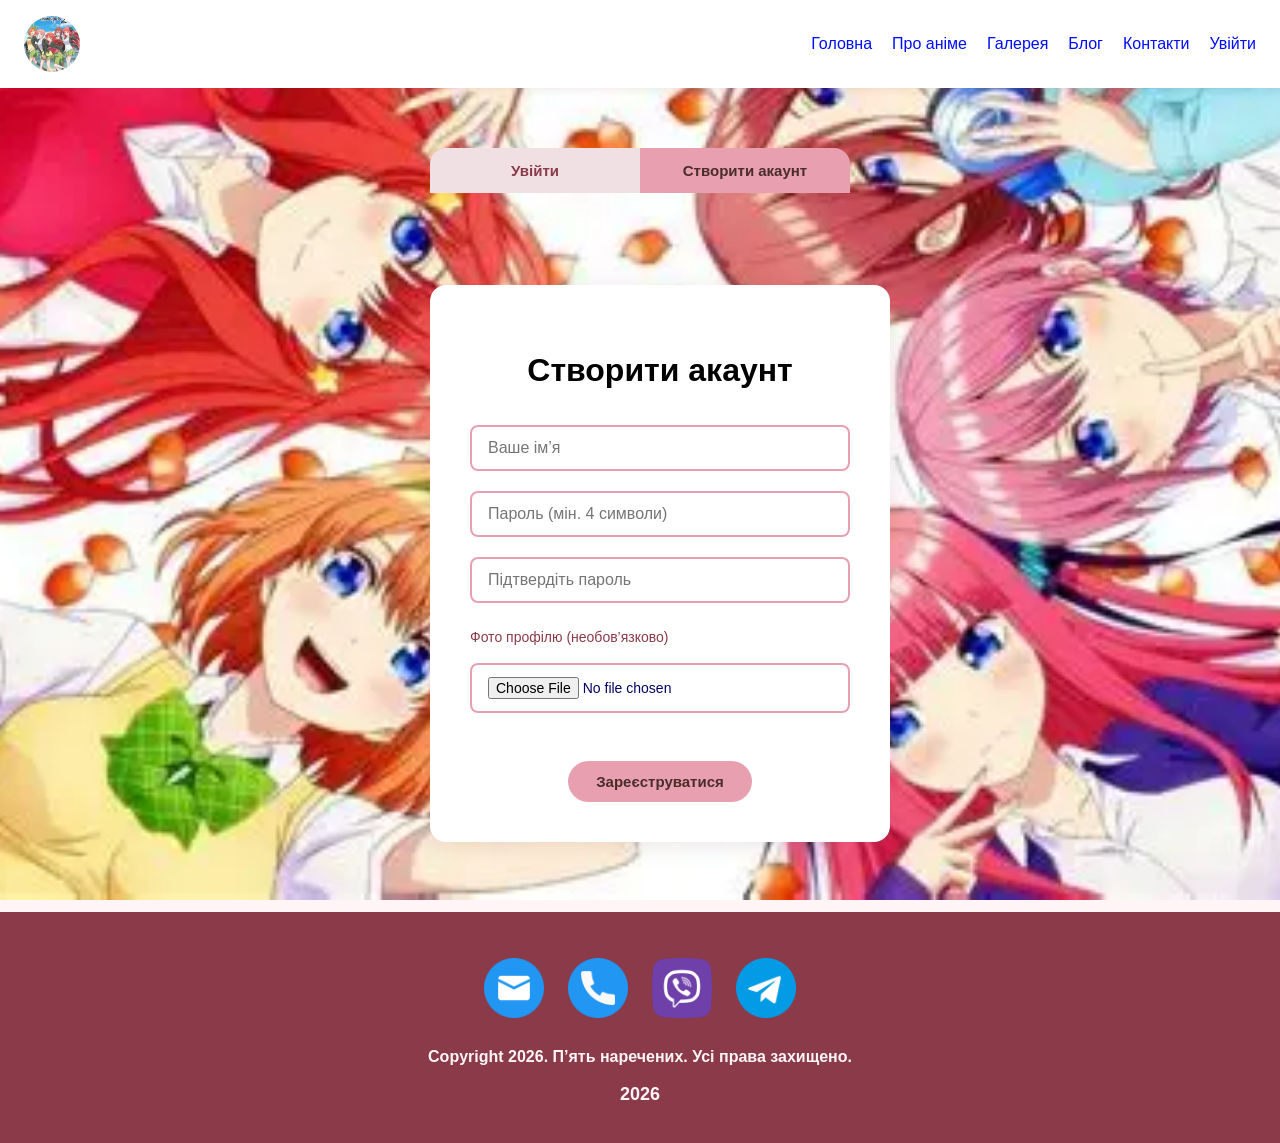
==== index.html @ 694bc056 "feat: Implement user authentication system with login and registration functionality - Added profile" ====
<!DOCTYPE html>
<html lang="uk">

<head>
    <meta charset="UTF-8">
    <meta name="viewport" content="width=device-width, initial-scale=1.0">
    <title>П’ять наречених</title>
    <link rel="stylesheet" href="style.css">
</head>

<body id="top">
    <nav>
        <a href="./index.html">
            <img src="./images/logotyp.webp" alt="Логотип" class="logo">
        </a>
        <ul>
            <li><a href="./index.html">Головна</a></li>
            <li><a href="./about.html">Про аніме</a></li>
            <li><a href="./gallery.html">Галерея</a></li>
            <li><a href="./blog.html">Блог</a></li>
            <li><a href="./contacts.html">Контакти</a></li>
            <li><a href="login.html">Увійти</a></li>
        </ul>
    </nav>

    <header>
        <h1>П’ять наречених</h1>
        <p class="description">П’ять сестер. Один репетитор. Історія, яка підкорює серця.</p>
        <a href="./about.html" class="button">Дізнатися більше</a>
    </header>

    <main>
        <ul style="display: flex; justify-content: center; flex-wrap: wrap; gap: 15px; margin-bottom: 40px;">
            <li><a href="#ichika">Ічіка</a></li>
            <li><a href="#nino">Ніно</a></li>
            <li><a href="#miku">Міку</a></li>
            <li><a href="#yotsuba">Йоцуба</a></li>
            <li><a href="#itsuki">Іцукі</a></li>
        </ul>

        <section>
            <h2>Знайомство з аніме-романтикою</h2>
            <img src="./images/final.webp" alt="Nakano_Sister" class="homepage-center">
            <div class="sister-text">
                <p><strong>«П’ять наречених»</strong> - романтична комедія, манга якої написана та проілюстрована Негі
                    Харубою. Аніме-романтика виходила у 2019 та 2024 роках.</p>
                <p>Нещодавно режисери розказали, що скоро вийде 3 сезон чи Спец-Випуск, який чекають мільйони людей.</p>
                <p>Далі я вас ознайомлю з сестрами Накано.</p>
            </div>
        </section>

        <!-- Ічіка -->
        <section id="ichika">
            <h2>Ічіка Накано</h2>
            <img src="./images/ichika_nakano2.jpg" alt="Ічіка" class="img_right">
            <div class="sister-text">
                <p><strong>Найстарша сестра.</strong> Ічіка — спокійна, витончена і трохи загадкова дівчина, яка майже
                    завжди тримає себе в руках. Вона вміє бути турботливою, але в тихих моментах видно, що за її
                    холодним зовнішнім виглядом ховається дуже чутлива натура.</p>
                <p>Її характер поєднує в собі розсудливість, елегантність і здатність приховувати власні почуття. Ічіка
                    дуже добре розуміє, що відбувається навколо, але не любить втрачати контроль над ситуацією. Саме
                    тому її романтичні переживання здаються ще більш переконливими й глибокими.</p>
                <p>Працює актрисою, має природну чарівність і добре вміє вражати оточуючих не лише зовнішністю, а й
                    своєю внутрішньою силою. Вона не завжди відкривається відразу, але коли це станеться, стає
                    зрозуміло, що її любов і прихильність є по-справжньому сильними.</p>
            </div>
        </section>

        <!-- Ніно -->
        <section id="nino">
            <h2>Ніно Накано</h2>
            <img src="./images/nino_nakano2.jpg" alt="Ніно" class="img_left">
            <div class="sister-text">
                <p><strong>Найяскрава і найвпертіша.</strong> Ніно відразу виділяється серед сестер своєю впевненістю,
                    стилем і сильним характером. Вона холодно ставиться до Футаро на початку, але за цією дистанцією
                    ховається не байдужість, а дуже глибокі почуття, які вона не хоче відразу визнавати.</p>
                <p>Дівчина любить порядок, красу і власну самостійність, тому охоче контролює все навколо. Її зухвалість
                    і цілеспрямованість часто створюють враження неприступності, але насправді Ніно дуже чутлива і вміє
                    любити надзвичайно сильно, коли довіряє людині.</p>
                <p>Вона має смак до моди, макіяжу і гарного життя, але її справжня сила полягає в здатності не
                    здаватися, навіть коли вона ранить себе або боїться втратити контроль над власними почуттями. Саме
                    через цю внутрішню боротьбу вона стає однією з найзворушливіших сестер.</p>
            </div>
        </section>

        <!-- Міку -->
        <section id="miku">
            <h2>Міку Накано</h2>
            <img src="./images/miku_nakano2.jpg" alt="Міку" class="img_right">
            <div class="sister-text">
                <p><strong>Тиха і закохана в історію.</strong> Міку — найзамкнутіша з сестер, але саме в її спокійному
                    характері прихована особлива глибина. Вона поводиться стримано, майже сором’язливо, проте її серце
                    дуже сильне й віддане, коли вона вже відчуває, що любить.</p>
                <p>Улюблені речі Міку — це читання, історія й атмосфера спокійної, замисленої реальності. Вона часто
                    здається більш серйозною, ніж інші, але в її характері є ніжність і здатність цінувати відносини,
                    які не вимагають зайвих слів. Її почуття завжди глибокі й щирі.</p>
                <p>Зовнішньо вона схожа на спокійну дівчину з двома косичками, але в душі — на людину, яка дуже вміє
                    любити і переживати. Саме її скромність робить її ще більш привабливою і неповторною.</p>
            </div>
        </section>

        <!-- Йоцуба -->
        <section id="yotsuba">
            <h2>Йоцуба Накано</h2>
            <img src="./images/yotsuba_nakano2.jpg" alt="Йоцуба" class="img_left">
            <div class="sister-text">
                <p><strong>Найенергійніша і найвеселіша.</strong> Йоцуба буквально наповнює простір своєю життєвою
                    силою. Вона завжди в русі, завжди з посмішкою й не любить дозволяти іншим зациклюватися на важких
                    думках. Її вміння підбадьорювати інших робить її душою компанії.</p>
                <p>Попри активність і безтурботний настрій, вона не завжди показує, що в душі відчуває справжню тривогу.
                    Під веселою зовнішністю часто ховається чутливість і бажання, щоб її теж підтримували. Вона дуже
                    добра, але іноді вміє приховувати рани за яскравою поведінкою.</p>
                <p>Її характер — це енергія, сміх і безмежна відкритість. Завдяки цій здатності знаходити позитив навіть
                    у складних ситуаціях, вона стає для інших не лише веселою сестрою, а й справжнім джерелом надії.</p>
            </div>
        </section>

        <!-- Іцукі -->
        <section id="itsuki">
            <h2>Іцукі Накано</h2>
            <img src="./images/itsuki_nakano2.jpg" alt="Іцукі" class="img_right">
            <div class="sister-text">
                <p><strong>Найсерйозніша і найвідповідальніша.</strong> Іцукі — дівчина з сильним почуттям обов’язку,
                    яка хоче бути корисною і достойною довіри. Вона багато вчиться, прагне стати хорошою людиною і
                    покладається на принципи, а не на емоційні пориви.</p>
                <p>Вона стримана і серйозна, але в неї є глибока внутрішня нежність, яку вона не завжди вміє показати.
                    Іцукі дуже сором’язлива, тому її почуття часто залишаються прихованими, але саме це надає їй
                    особливої уразливості й симпатії.</p>
                <p>Її руде волосся й принциповість відразу впадають в очі, але справжня сила Іцукі — в її чесності,
                    терпінні й вмінні любити тихо, але дуже глибоко. Вона не прагне до уваги, а прагне до справжньої
                    душевної близькості.</p>
            </div>
        </section>
    </main>

    <footer>
        <div id="uarr"><a href="#top">↑</a></div>
        <ul class="social">
            <li>
                <a href="mailto:kitit@gmail.com" target="_blank"><img src="images/mail.png" alt="" width="60" /></a>
            </li>
            <li>
                <a href="tel:+380937012345" target="_blank"><img src="images/telephone.png" alt="" width="60" /></a>
            </li>
            <li>
                <a href="viber://chat?number=%2B79001234567" target="_blank"><img src="images/viber.png" alt=""
                        width="60" /></a>
            </li>
            <li>
                <a href="https://t.me/IT_SCHOOL_KH" target="_blank"><img src="images/telegram.png" alt=""
                        width="60" /></a>
            </li>
        </ul>
        <h3>Copyright 2026. П’ять наречених. Усі права захищено.</h3>
        <p>2026</p>
    </footer>
    <script src="script.js"></script>
</body>

</html>
---- style.css ----
html,
body {
  height: 100%;
  padding: 0;
  margin: 0;
}

body {
  background-image: url(./images/whoisthebestsister.webp);
  background-size: cover;
  background-position: center;
  background-repeat: no-repeat;
  background-attachment: fixed;
}

body {
  background-color: #fff5f7;
  font-family: "Segoe UI", Arial, Helvetica, sans-serif;
  color: #050361;
}

/* Заголовки */
h1 {
  color: #8b3a4a;
  font-size: 60px;
}

h2 {
  color: #000000;
  font-size: 32px;
}

h3 {
  color: #8b3a4a;
  font-size: 22px;
  margin-top: 30px;
}

h1,
h2,
h3,
h4 {
  font-family: "Segoe UI", Verdana, Geneva, Tahoma, sans-serif;
  text-align: center;
}

/* Посилання */
a {
  color: #000dff;
  text-decoration: none;
  transition: color 0.2s;
}

a:hover {
  color: #d4849a;
}

ul {
  list-style-type: none;
  padding: 0;
}

img {
  max-width: 100%;
}

/* ===== Навігація ===== */
nav {
  display: flex;
  justify-content: space-between;
  align-items: center;
  padding: 16px 24px;
  background-color: #fff;
  box-shadow: 0 2px 8px rgba(139, 58, 74, 0.1);
}

nav ul {
  display: flex;
  flex-wrap: wrap;
  gap: 20px;
  margin: 0;
}

nav a {
  font-weight: 500;
  font-size: 16px;
}

.logo {
  width: 56px;
  height: 56px;
  border-radius: 50%;
  object-fit: cover;
}

.profile-logo {
  border-radius: 50%;
  object-fit: cover;
  display: block;
  margin: 20px auto;
}

/* ===== Хедер ===== */
header {
  padding: 60px 20px;
  text-align: center;
  background: linear-gradient(135deg, #f8c1cc, #e8a0b0, #d4849a);
}

header h1 {
  margin: 0 0 12px;
  color: #5c1a1a;
  text-shadow: 1px 1px 3px rgba(255, 255, 255, 0.6);
}

.description {
  color: #4a2c2a;
  font-size: 20px;
  max-width: 600px;
  margin: 0 auto 25px;
}

/* ===== Основний контент ===== */
main {
  padding: 30px 20px;
}

section {
  clear: both;
  margin-bottom: 50px;
  padding: 10px 0;
}

.sister-text {
  max-width: 820px;
  margin: 0 auto;
  line-height: 1.7;
  font-size: 18px;
}

.sister-text p {
  margin: 0 0 16px;
}

/* ===== Кнопка ===== */
.button {
  display: inline-block;
  background-color: #e8a0b0;
  border: 3px solid #c45c6a;
  padding: 12px 28px;
  margin: 15px auto;
  font-weight: bold;
  border-radius: 30px;
  color: #4a2c2a;
  transition: all 0.25s;
  text-align: center;
}

.button:hover {
  background-color: #c45c6a;
  color: #fff;
}

/* ===== Зображення ===== */
.homepage-center {
  border-radius: 50%;
  display: block;
  margin: 20px auto;
}

.center {
  display: block;
  margin: 20px auto;
}

.main_img {
  width: 100%;
  max-width: 520px;
  border-radius: 12px;
  box-shadow: 0 4px 15px rgba(139, 58, 74, 0.15);
}

.img_left {
  float: left;
  width: 280px;
  padding: 0 24px 20px 0;
  border-radius: 10px;
}

.img_right {
  float: right;
  width: 280px;
  padding: 0 0 20px 24px;
  border-radius: 10px;
}

/* ===== Галерея ===== */
#gallery {
  text-align: center;
}

#gallery div {
  display: inline-block;
  border: 3px solid #e8a0b0;
  background-color: #fff;
  padding: 16px;
  border-radius: 12px;
  margin: 10px 6px;
  transition: transform 0.2s;
}

#gallery div:hover {
  transform: translateY(-5px);
}

#gallery div img {
  height: 200px;
  border-radius: 8px;
  object-fit: cover;
}

/* ===== Контакти ===== */
.column2 {
  display: flex;
  justify-content: center;
  gap: 24px;
  flex-wrap: wrap;
}

.column2 div {
  width: 48%;
  min-width: 280px;
}

.contacts_img {
  width: 100%;
  height: 450px;
  object-fit: cover;
  border-radius: 12px;
}

/* ===== Форма входу ===== */
.login-form {
  background: #fff;
  padding: 40px;
  border-radius: 16px;
  box-shadow: 0 4px 20px rgba(139, 58, 74, 0.12);
  text-align: center;
  width: 100%;
  max-width: 380px;
  margin: 40px auto;
}

.login-form input {
  width: 100%;
  padding: 12px 16px;
  margin: 10px 0;
  border: 2px solid #e8a0b0;
  border-radius: 8px;
  font-size: 16px;
  box-sizing: border-box;
  outline: none;
  transition: border-color 0.2s;
}

.login-form input:focus {
  border-color: #c45c6a;
}

.login-form button {
  padding: 12px 28px;
  margin: 12px 6px 0;
  border: none;
  border-radius: 30px;
  font-weight: bold;
  font-size: 15px;
  cursor: pointer;
  transition: all 0.2s;
}

.login-form button[type="submit"] {
  background-color: #e8a0b0;
  color: #4a2c2a;
}

.login-form button[type="submit"]:hover {
  background-color: #c45c6a;
  color: #fff;
}

.login-form button[type="reset"] {
  background-color: #f0e0e4;
  color: #8b3a4a;
}

.login-form button[type="reset"]:hover {
  background-color: #e8a0b0;
}

/* ===== Підвал ===== */
footer {
  display: flex;
  flex-direction: column;
  justify-content: center;
  align-items: center;
  clear: both;
  background-color: #8b3a4a;
  color: #fff5f7;
  padding: 30px 20px;
}

footer a {
  color: #f8c1cc;
}

footer a:hover {
  color: #fff;
}

footer p {
  font-weight: bold;
  font-size: 18px;
  margin: 8px 0;
}

footer h3 {
  color: #fff5f7;
  font-size: 16px;
  margin: 10px 0;
}

.social {
  display: flex;
  justify-content: center;
  gap: 24px;
  margin: 16px 0;
}

#uarr {
  text-align: center;
  font-size: 36px;
  margin-bottom: 10px;
}

#uarr a {
  color: #f8c1cc;
}

/* ===== Авторизація ===== */
.auth-box {
  max-width: 420px;
  margin: 30px auto;
}

.auth-tabs {
  display: flex;
  gap: 0;
  margin-bottom: 0;
  border-radius: 16px 16px 0 0;
  overflow: hidden;
}

.auth-tab {
  flex: 1;
  padding: 14px 10px;
  border: none;
  background: #f0e0e4;
  color: #8b3a4a;
  font-weight: 600;
  font-size: 15px;
  cursor: pointer;
  transition: all 0.2s;
}

.auth-tab.active {
  background: #e8a0b0;
  color: #4a2c2a;
}

.auth-tab:hover:not(.active) {
  background: #e8c8d0;
}

.auth-message {
  text-align: center;
  padding: 10px 16px;
  margin: 12px 0 0;
  border-radius: 8px;
  font-weight: 500;
  min-height: 20px;
}

.auth-message.error {
  background: #ffe0e0;
  color: #a33;
}

.auth-message.success {
  background: #e0ffe8;
  color: #2a6b3c;
}

.photo-upload {
  margin: 16px 0 8px;
  text-align: left;
}

.photo-upload label {
  display: block;
  margin-bottom: 8px;
  font-size: 14px;
  color: #8b3a4a;
  font-weight: 500;
}

.photo-upload input[type="file"] {
  width: 100%;
  font-size: 14px;
}

#photo-preview {
  display: block;
  width: 100px;
  height: 100px;
  object-fit: cover;
  border-radius: 50%;
  margin: 12px auto 0;
  border: 3px solid #e8a0b0;
}

/* ===== Профіль ===== */
.profile-section {
  display: flex;
  flex-wrap: wrap;
  justify-content: center;
  gap: 40px;
  max-width: 900px;
  margin: 0 auto;
  align-items: flex-start;
}

.profile-card {
  background: #fff;
  padding: 36px 40px;
  border-radius: 20px;
  box-shadow: 0 6px 24px rgba(139, 58, 74, 0.12);
  text-align: center;
  min-width: 280px;
}

.profile-avatar {
  width: 160px;
  height: 160px;
  border-radius: 50%;
  object-fit: cover;
  border: 4px solid #e8a0b0;
  box-shadow: 0 4px 16px rgba(139, 58, 74, 0.2);
  display: block;
  margin: 0 auto 18px;
}

.profile-card h2 {
  margin: 0 0 8px;
  color: #8b3a4a;
  font-size: 28px;
}

.profile-meta {
  color: #888;
  font-size: 14px;
  margin-bottom: 24px;
}

.profile-actions {
  display: flex;
  flex-direction: column;
  gap: 12px;
  align-items: center;
}

.change-photo-btn {
  cursor: pointer;
  margin: 0;
}

.logout-btn {
  background-color: #f0e0e4 !important;
  color: #8b3a4a !important;
  border: 2px solid #c45c6a !important;
}

.logout-btn:hover {
  background-color: #c45c6a !important;
  color: #fff !important;
}

.profile-info {
  max-width: 380px;
  background: rgba(255, 255, 255, 0.9);
  padding: 28px;
  border-radius: 16px;
  line-height: 1.6;
}

.profile-info h3 {
  margin-top: 0;
  color: #8b3a4a;
}
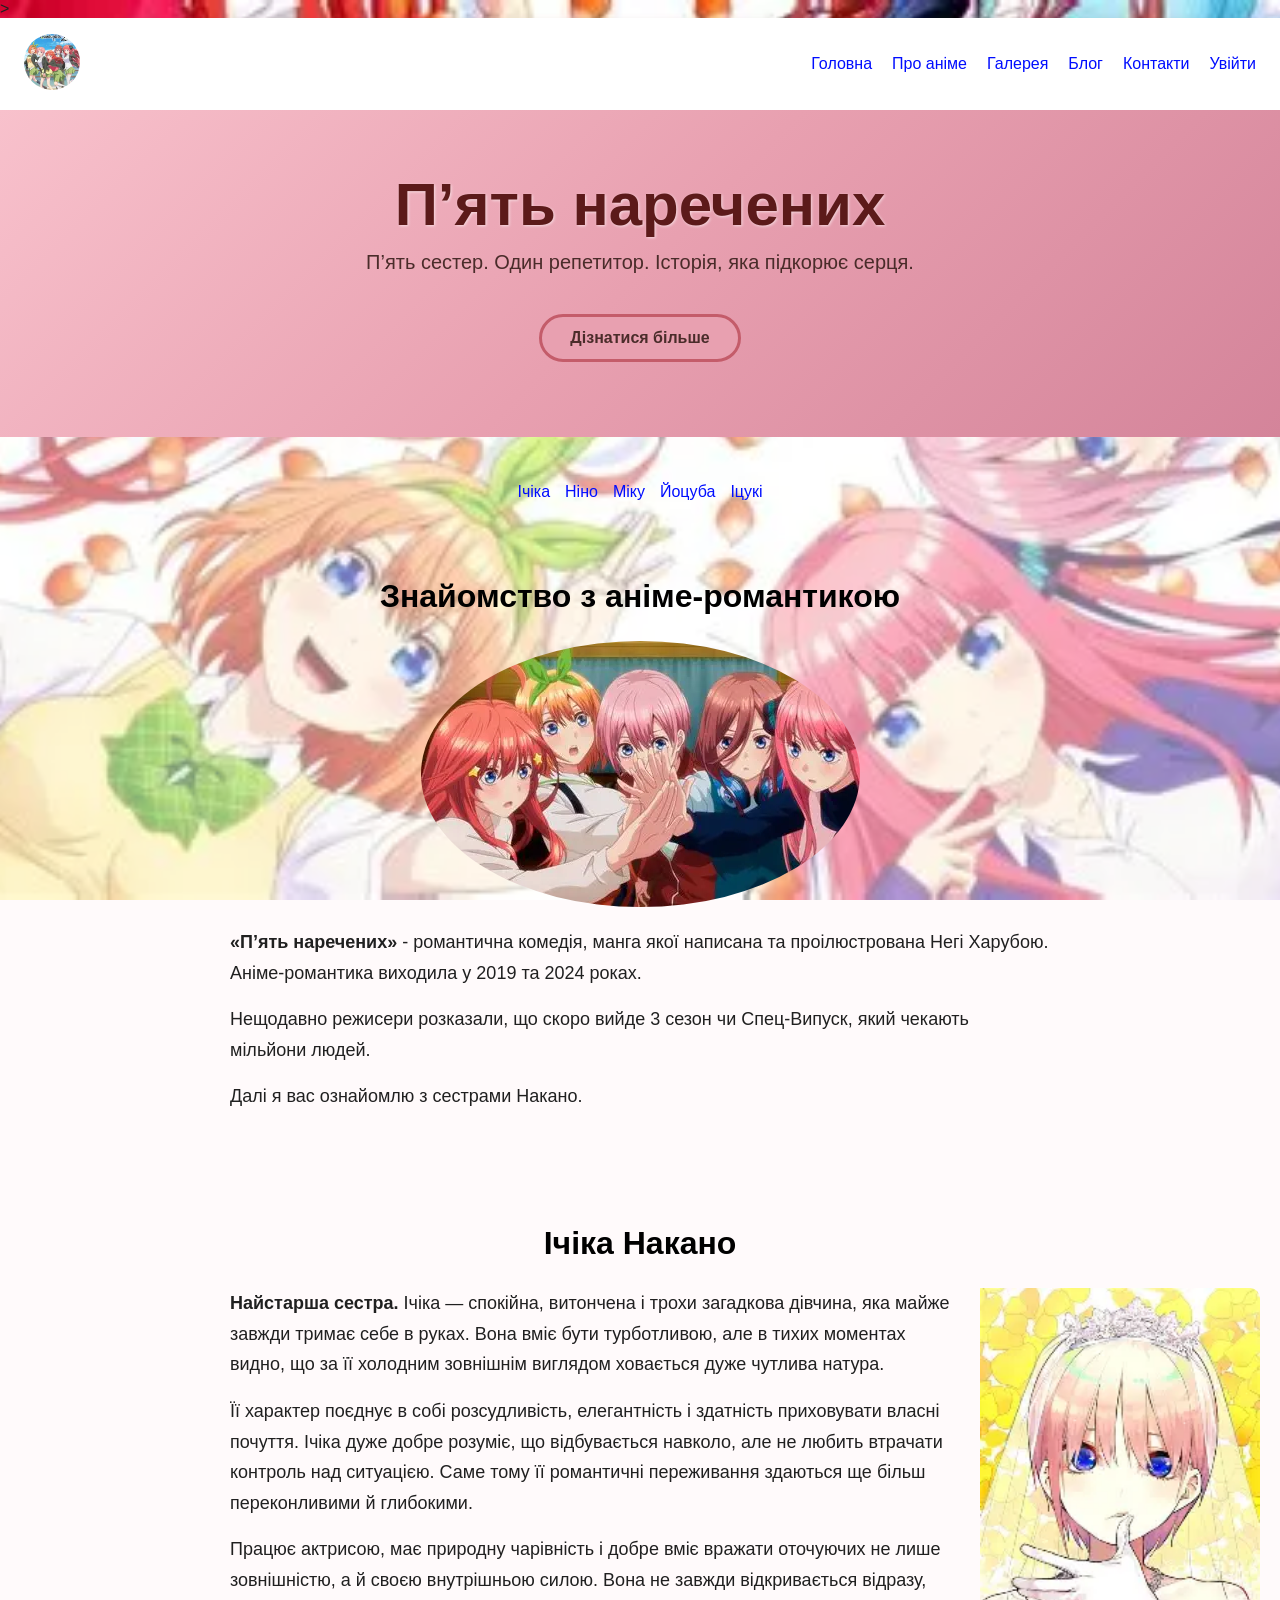
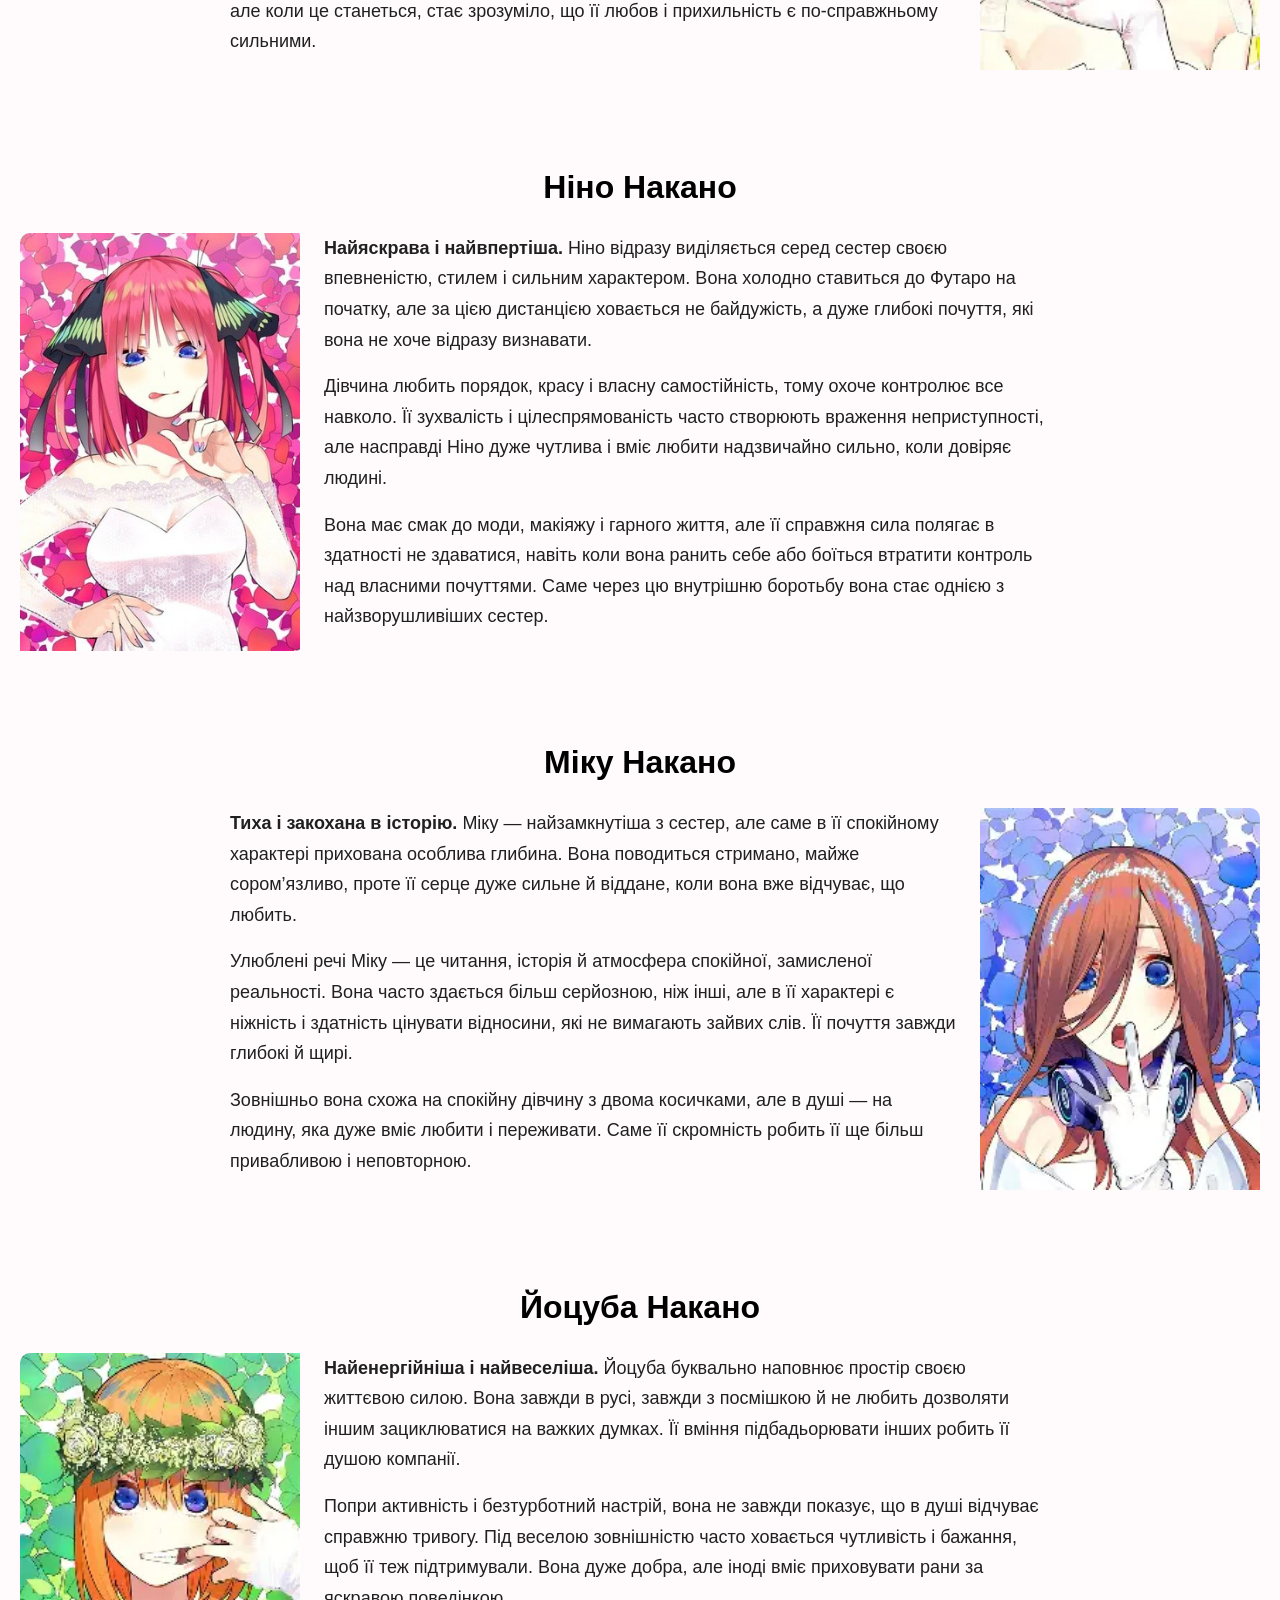
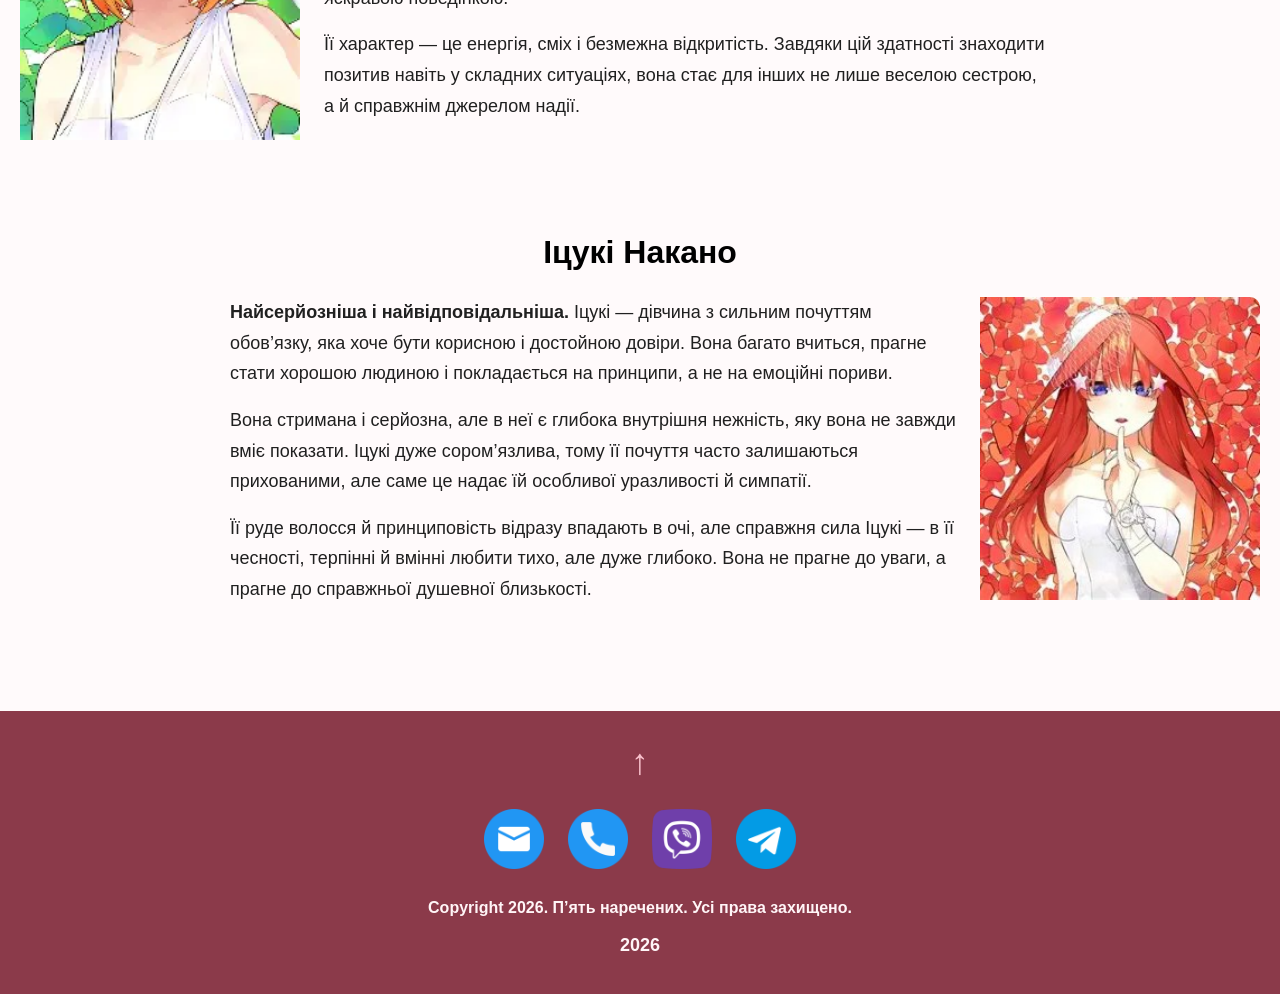
==== commit b4a2a89e: "feat: Enhance user profile and shared gallery features with image upload functionality" ====
--- a/index.html
+++ b/index.html
@@ -3,7 +3,7 @@
 
 <head>
     <meta charset="UTF-8">
-    <meta name="viewport" content="width=device-width, initial-scale=1.0">
+    <meta name="viewport" content="width=device-width, initial-scale=1.0">>
     <title>П’ять наречених</title>
     <link rel="stylesheet" href="style.css">
 </head>
@@ -137,17 +137,17 @@
         <div id="uarr"><a href="#top">↑</a></div>
         <ul class="social">
             <li>
-                <a href="mailto:kitit@gmail.com" target="_blank"><img src="images/mail.png" alt="" width="60" /></a>
+                <a href="mailto:markevychmikhail@gmail.com" target="_blank"><img src="images/mail.png" alt="" width="60" /></a>
             </li>
             <li>
-                <a href="tel:+380937012345" target="_blank"><img src="images/telephone.png" alt="" width="60" /></a>
+                <a href="tel:+380993578414" target="_blank"><img src="images/telephone.png" alt="" width="60" /></a>
             </li>
             <li>
-                <a href="viber://chat?number=%2B79001234567" target="_blank"><img src="images/viber.png" alt=""
+                <a href="viber://add?number=380993578414" target="_blank"><img src="images/viber.png" alt=""
                         width="60" /></a>
             </li>
             <li>
-                <a href="https://t.me/IT_SCHOOL_KH" target="_blank"><img src="images/telegram.png" alt=""
+                <a href="https://t.me/Mikhail_rabBozhiy" target="_blank"><img src="images/telegram.png" alt=""
                         width="60" /></a>
             </li>
         </ul>
--- a/style.css
+++ b/style.css
@@ -16,7 +16,7 @@
 body {
   background-color: #fff5f7;
   font-family: "Segoe UI", Arial, Helvetica, sans-serif;
-  color: #050361;
+  color: #202020;
 }
 
 /* Заголовки */
@@ -123,6 +123,7 @@
 /* ===== Основний контент ===== */
 main {
   padding: 30px 20px;
+  background-color: rgba(255, 255, 255, 0.45);
 }
 
 section {
@@ -505,4 +506,446 @@
 .profile-info h3 {
   margin-top: 0;
   color: #8b3a4a;
+}
+
+/* ===== Особиста галерея ===== */
+.user-gallery-section {
+  max-width: 1000px;
+  margin: 0 auto;
+}
+
+.user-gallery-upload {
+  max-width: 520px;
+  margin: 0 auto 40px;
+  padding: 24px;
+  background: rgba(255, 255, 255, 0.94);
+  border-radius: 16px;
+  box-shadow: 0 4px 18px rgba(139, 58, 74, 0.12);
+}
+
+.user-gallery-upload h2 {
+  color: #8b3a4a;
+}
+
+.user-gallery-upload form {
+  display: flex;
+  flex-direction: column;
+  gap: 10px;
+}
+
+.user-gallery-upload input[type="file"],
+.user-gallery-upload input[type="text"] {
+  box-sizing: border-box;
+  width: 100%;
+  padding: 10px;
+  border: 1px solid #c45c6a;
+  border-radius: 8px;
+  background: #fff;
+  font: inherit;
+}
+
+.user-gallery-upload .button {
+  cursor: pointer;
+  align-self: center;
+}
+
+.gallery-message {
+  min-height: 1.5em;
+  text-align: center;
+}
+
+.gallery-message.error {
+  color: #a33;
+}
+
+.gallery-message.success {
+  color: #2a6b3c;
+}
+
+.gallery-empty {
+  text-align: center;
+}
+
+.user-gallery-grid {
+  display: flex;
+  flex-wrap: wrap;
+  justify-content: center;
+  gap: 16px;
+}
+
+.user-gallery-card {
+  width: 220px;
+  margin: 0;
+  padding: 12px;
+  background: #fff;
+  border: 2px solid #e8a0b0;
+  border-radius: 12px;
+  text-align: center;
+}
+
+.user-gallery-card img {
+  width: 100%;
+  height: 180px;
+  border-radius: 8px;
+  object-fit: cover;
+}
+
+.user-gallery-card figcaption,
+.user-gallery-card p {
+  margin: 8px 0;
+  overflow-wrap: anywhere;
+}
+
+.gallery-remove-button {
+  padding: 7px 12px;
+  border: 1px solid #c45c6a;
+  border-radius: 20px;
+  background: #f0e0e4;
+  color: #8b3a4a;
+  cursor: pointer;
+}
+
+/* ===== Навігація: аватар користувача ===== */
+.nav-user {
+  display: flex;
+  align-items: center;
+  gap: 10px;
+  text-decoration: none;
+  color: #8b3a4a;
+  font-weight: 600;
+  padding: 4px 10px 4px 4px;
+  border-radius: 30px;
+  background: #fff5f7;
+  border: 2px solid #e8a0b0;
+  transition: all 0.2s;
+}
+
+.nav-user:hover {
+  background: #e8a0b0;
+  color: #4a2c2a;
+}
+
+.nav-user-avatar {
+  width: 36px;
+  height: 36px;
+  border-radius: 50%;
+  object-fit: cover;
+  border: 2px solid #c45c6a;
+}
+
+.nav-user-name {
+  font-size: 14px;
+  max-width: 120px;
+  overflow: hidden;
+  text-overflow: ellipsis;
+  white-space: nowrap;
+}
+
+/* ===== Покращений профіль ===== */
+.profile-avatar-wrap {
+  position: relative;
+  display: inline-block;
+  margin-bottom: 18px;
+}
+
+.profile-avatar-wrap .profile-avatar {
+  margin: 0;
+}
+
+.avatar-edit-btn {
+  position: absolute;
+  bottom: 6px;
+  right: 6px;
+  width: 36px;
+  height: 36px;
+  border-radius: 50%;
+  background: #e8a0b0;
+  border: 2px solid #fff;
+  color: #4a2c2a;
+  font-size: 16px;
+  display: flex;
+  align-items: center;
+  justify-content: center;
+  cursor: pointer;
+  box-shadow: 0 2px 8px rgba(0,0,0,0.15);
+  transition: background 0.2s;
+}
+
+.avatar-edit-btn:hover {
+  background: #c45c6a;
+  color: #fff;
+}
+
+.profile-stats {
+  display: flex;
+  justify-content: center;
+  gap: 28px;
+  margin: 20px 0 24px;
+  padding: 16px 0;
+  border-top: 1px solid #f0e0e4;
+  border-bottom: 1px solid #f0e0e4;
+}
+
+.stat {
+  text-align: center;
+}
+
+.stat-number {
+  display: block;
+  font-size: 26px;
+  font-weight: 700;
+  color: #8b3a4a;
+}
+
+.stat-label {
+  font-size: 13px;
+  color: #888;
+}
+
+.profile-features {
+  text-align: left;
+  margin: 16px 0 0;
+  padding-left: 20px;
+  line-height: 1.8;
+  color: #444;
+}
+
+.profile-features li {
+  margin-bottom: 6px;
+}
+
+.profile-actions {
+  display: flex;
+  flex-direction: column;
+  gap: 10px;
+  align-items: stretch;
+}
+
+.profile-actions .button {
+  margin: 0;
+  text-align: center;
+}
+
+/* ===== Навігація: аватар користувача ===== */
+.nav-user {
+  display: flex;
+  align-items: center;
+  gap: 10px;
+  text-decoration: none;
+  color: #8b3a4a;
+  font-weight: 600;
+  padding: 4px 10px 4px 4px;
+  border-radius: 30px;
+  background: #fff5f7;
+  border: 2px solid #e8a0b0;
+  transition: all 0.2s;
+}
+
+.nav-user:hover {
+  background: #e8a0b0;
+  color: #4a2c2a;
+}
+
+.nav-user-avatar {
+  width: 36px;
+  height: 36px;
+  border-radius: 50%;
+  object-fit: cover;
+  border: 2px solid #c45c6a;
+}
+
+.nav-user-name {
+  font-size: 14px;
+  max-width: 120px;
+  overflow: hidden;
+  text-overflow: ellipsis;
+  white-space: nowrap;
+}
+
+/* ===== Покращений профіль ===== */
+.profile-avatar-wrap {
+  position: relative;
+  display: inline-block;
+  margin-bottom: 18px;
+}
+
+.profile-avatar-wrap .profile-avatar {
+  margin: 0;
+}
+
+.avatar-edit-btn {
+  position: absolute;
+  bottom: 6px;
+  right: 6px;
+  width: 36px;
+  height: 36px;
+  border-radius: 50%;
+  background: #e8a0b0;
+  border: 2px solid #fff;
+  color: #4a2c2a;
+  font-size: 16px;
+  display: flex;
+  align-items: center;
+  justify-content: center;
+  cursor: pointer;
+  box-shadow: 0 2px 8px rgba(0,0,0,0.15);
+  transition: background 0.2s;
+}
+
+.avatar-edit-btn:hover {
+  background: #c45c6a;
+  color: #fff;
+}
+
+.profile-stats {
+  display: flex;
+  justify-content: center;
+  gap: 28px;
+  margin: 20px 0 24px;
+  padding: 16px 0;
+  border-top: 1px solid #f0e0e4;
+  border-bottom: 1px solid #f0e0e4;
+}
+
+.stat {
+  text-align: center;
+}
+
+.stat-number {
+  display: block;
+  font-size: 26px;
+  font-weight: 700;
+  color: #8b3a4a;
+}
+
+.stat-label {
+  font-size: 13px;
+  color: #888;
+}
+
+.profile-features {
+  text-align: left;
+  margin: 16px 0 0;
+  padding-left: 20px;
+  line-height: 1.8;
+  color: #444;
+}
+
+.profile-features li {
+  margin-bottom: 6px;
+}
+
+.profile-actions {
+  display: flex;
+  flex-direction: column;
+  gap: 10px;
+  align-items: stretch;
+}
+
+.profile-actions .button {
+  margin: 0;
+  text-align: center;
+}
+
+/* ===== Збережені акаунти ===== */
+.saved-accounts {
+  background: #fff;
+  border-radius: 16px 16px 0 0;
+  padding: 20px 20px 12px;
+  margin-bottom: 0;
+  box-shadow: 0 4px 20px rgba(139, 58, 74, 0.08);
+}
+
+.saved-accounts h3 {
+  margin: 0 0 14px;
+  font-size: 16px;
+  color: #8b3a4a;
+  text-align: center;
+}
+
+.saved-accounts-list {
+  display: flex;
+  flex-direction: column;
+  gap: 8px;
+  max-height: 220px;
+  overflow-y: auto;
+}
+
+.saved-account-item {
+  display: flex;
+  align-items: center;
+  gap: 12px;
+  padding: 10px 12px;
+  border-radius: 12px;
+  border: 2px solid #f0e0e4;
+  background: #fff5f7;
+  cursor: pointer;
+  transition: all 0.2s;
+}
+
+.saved-account-item:hover {
+  border-color: #e8a0b0;
+  background: #fce8ed;
+}
+
+.saved-account-avatar {
+  width: 44px;
+  height: 44px;
+  border-radius: 50%;
+  object-fit: cover;
+  border: 2px solid #c45c6a;
+  flex-shrink: 0;
+}
+
+.saved-account-info {
+  flex: 1;
+  min-width: 0;
+}
+
+.saved-account-name {
+  font-weight: 600;
+  color: #4a2c2a;
+  font-size: 15px;
+  overflow: hidden;
+  text-overflow: ellipsis;
+  white-space: nowrap;
+}
+
+.saved-account-date {
+  font-size: 12px;
+  color: #999;
+  margin-top: 2px;
+}
+
+.saved-account-remove {
+  width: 28px;
+  height: 28px;
+  border: none;
+  border-radius: 50%;
+  background: transparent;
+  color: #c45c6a;
+  font-size: 18px;
+  cursor: pointer;
+  display: flex;
+  align-items: center;
+  justify-content: center;
+  flex-shrink: 0;
+  opacity: 0.5;
+  transition: all 0.2s;
+}
+
+.saved-account-item:hover .saved-account-remove {
+  opacity: 1;
+}
+
+.saved-account-remove:hover {
+  background: #c45c6a;
+  color: #fff;
+}
+
+.saved-accounts-hint {
+  text-align: center;
+  font-size: 12px;
+  color: #999;
+  margin: 10px 0 0;
 }
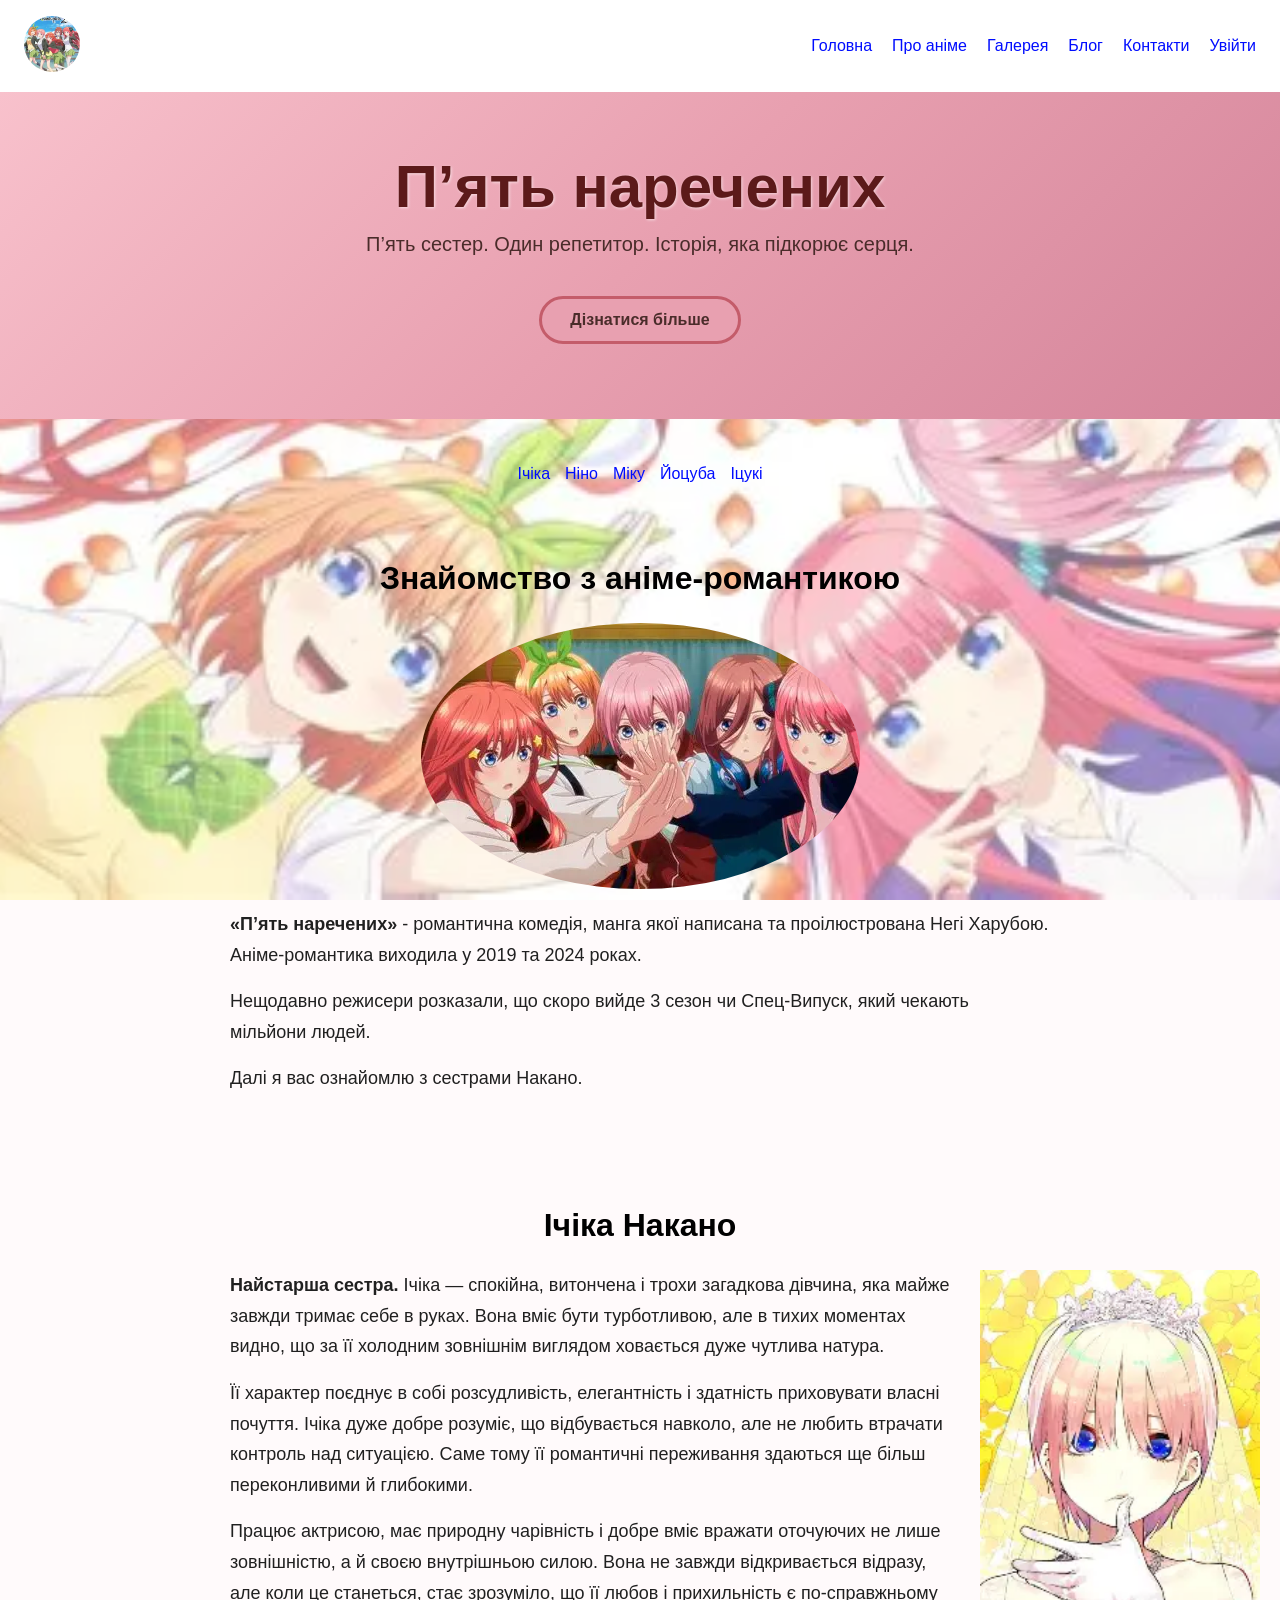
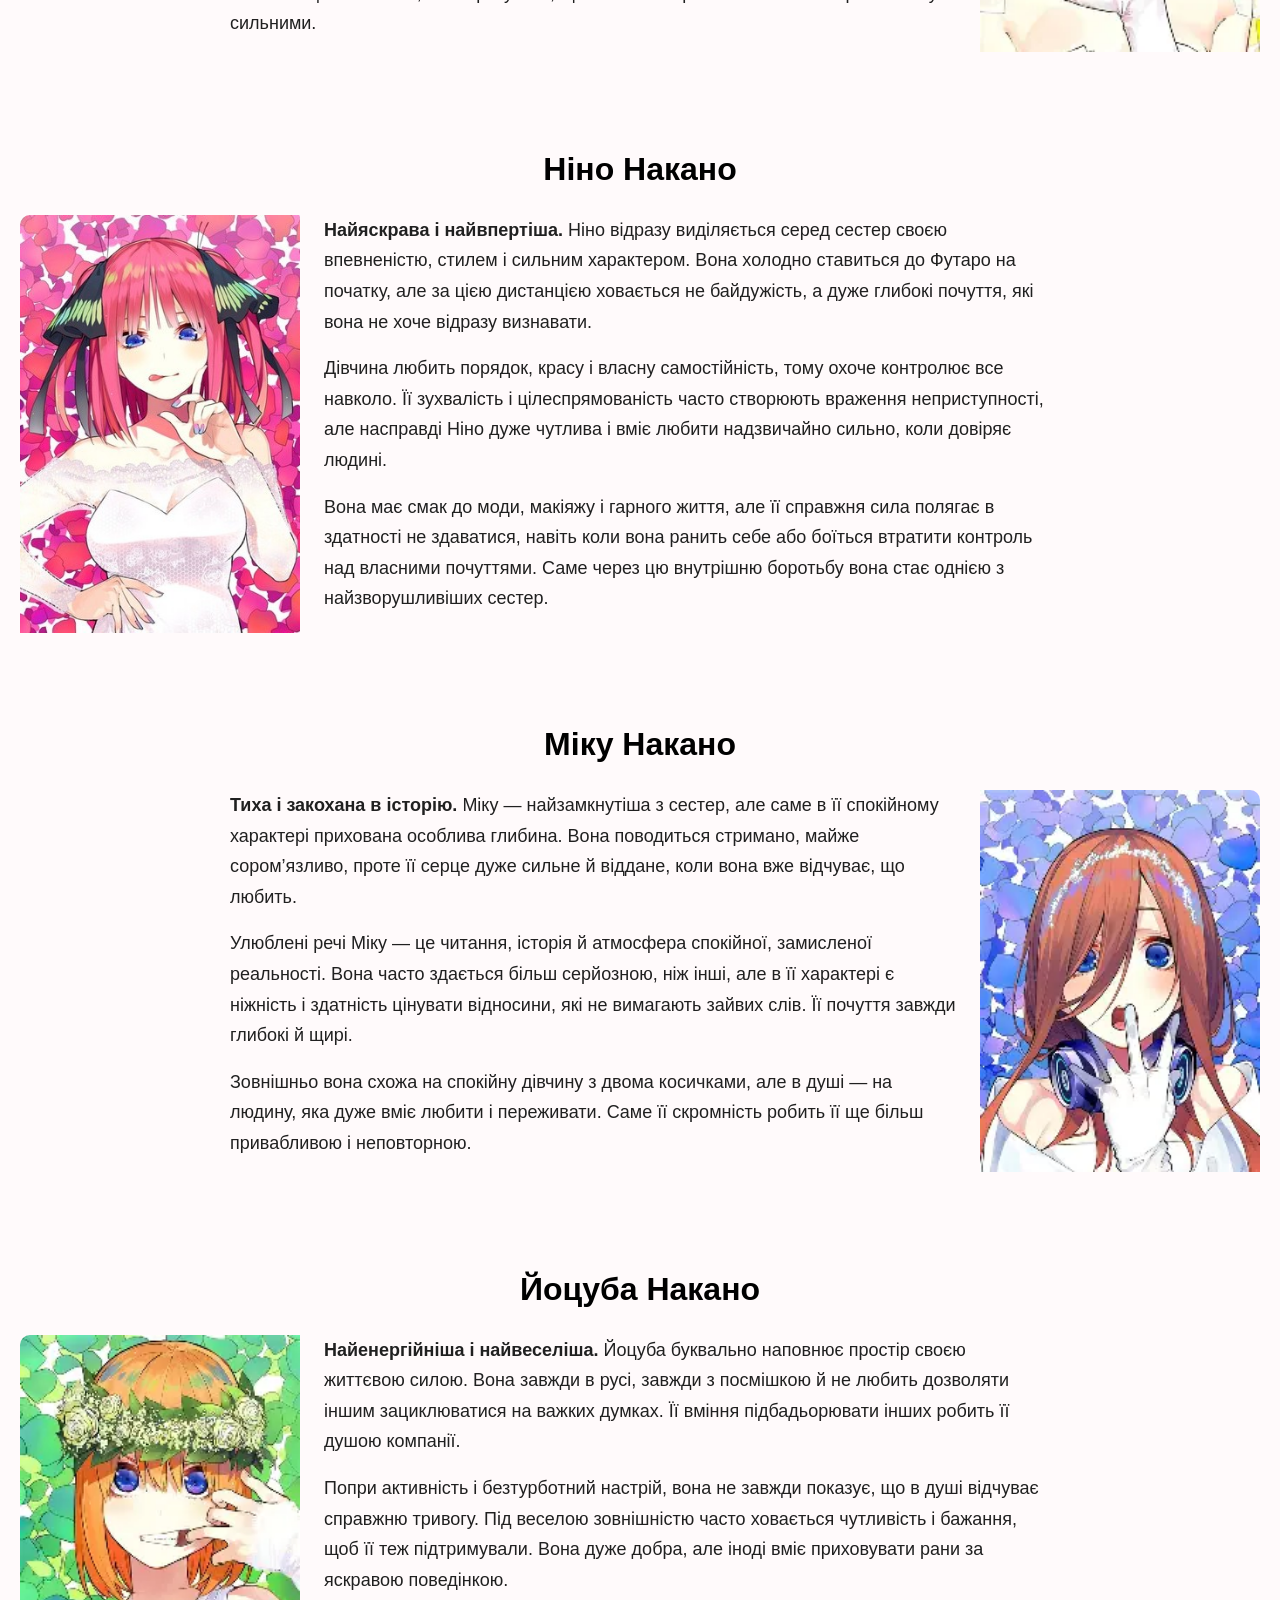
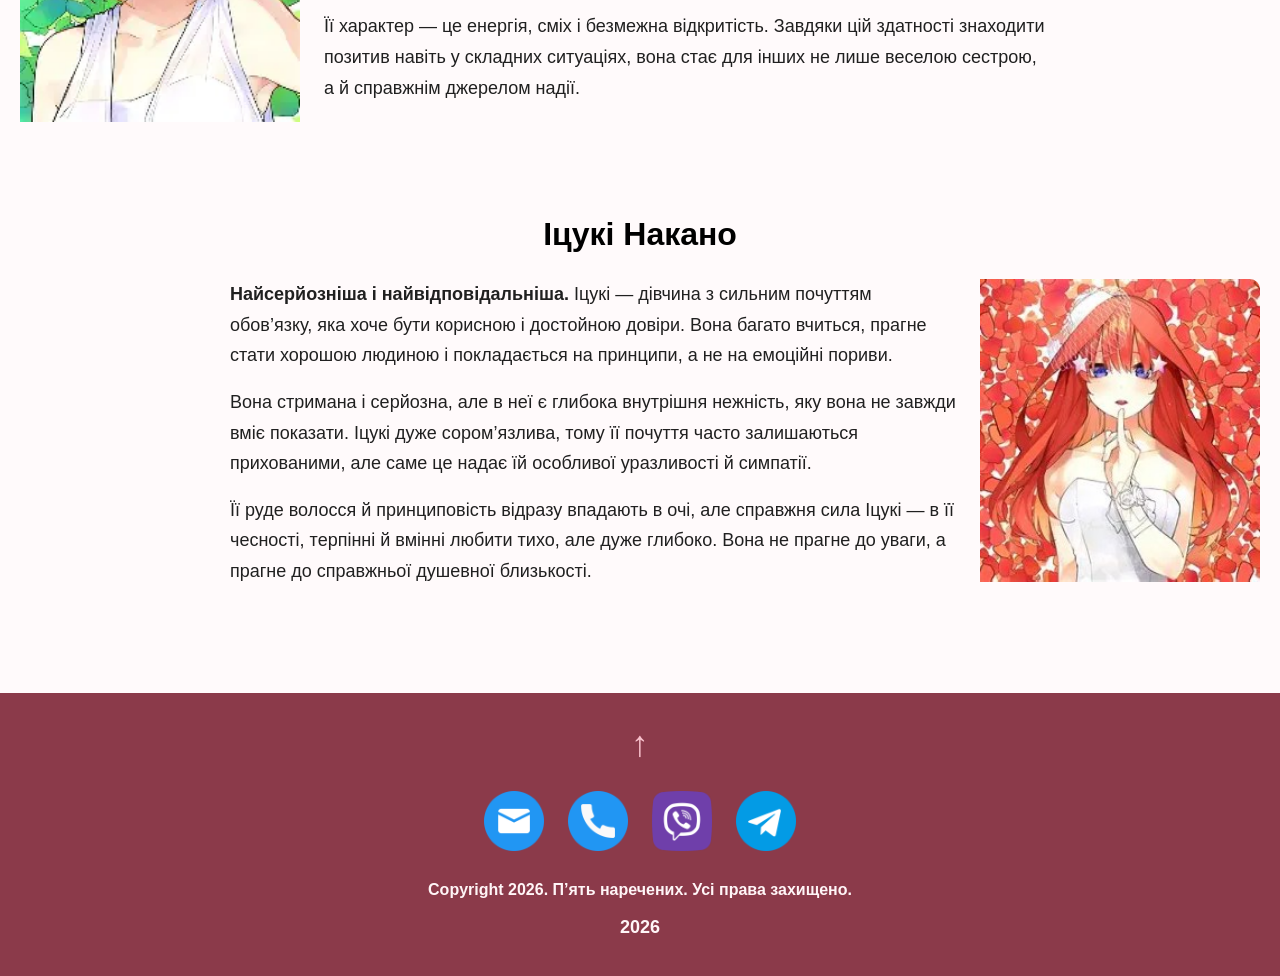
==== commit 12e904a1: "fix: Correct viewport meta tag syntax in index.html" ====
--- a/index.html
+++ b/index.html
@@ -3,7 +3,8 @@
 
 <head>
     <meta charset="UTF-8">
-    <meta name="viewport" content="width=device-width, initial-scale=1.0">>
+    <meta name="viewport" content="width=device-width, initial-scale=1.0">
+    <meta name="google-site-verification" content="XizN0rFxo_Hnd1xWAItHhYq5u_eFDXZsoMila1sF-9o" /> 
     <title>П’ять наречених</title>
     <link rel="stylesheet" href="style.css">
 </head>
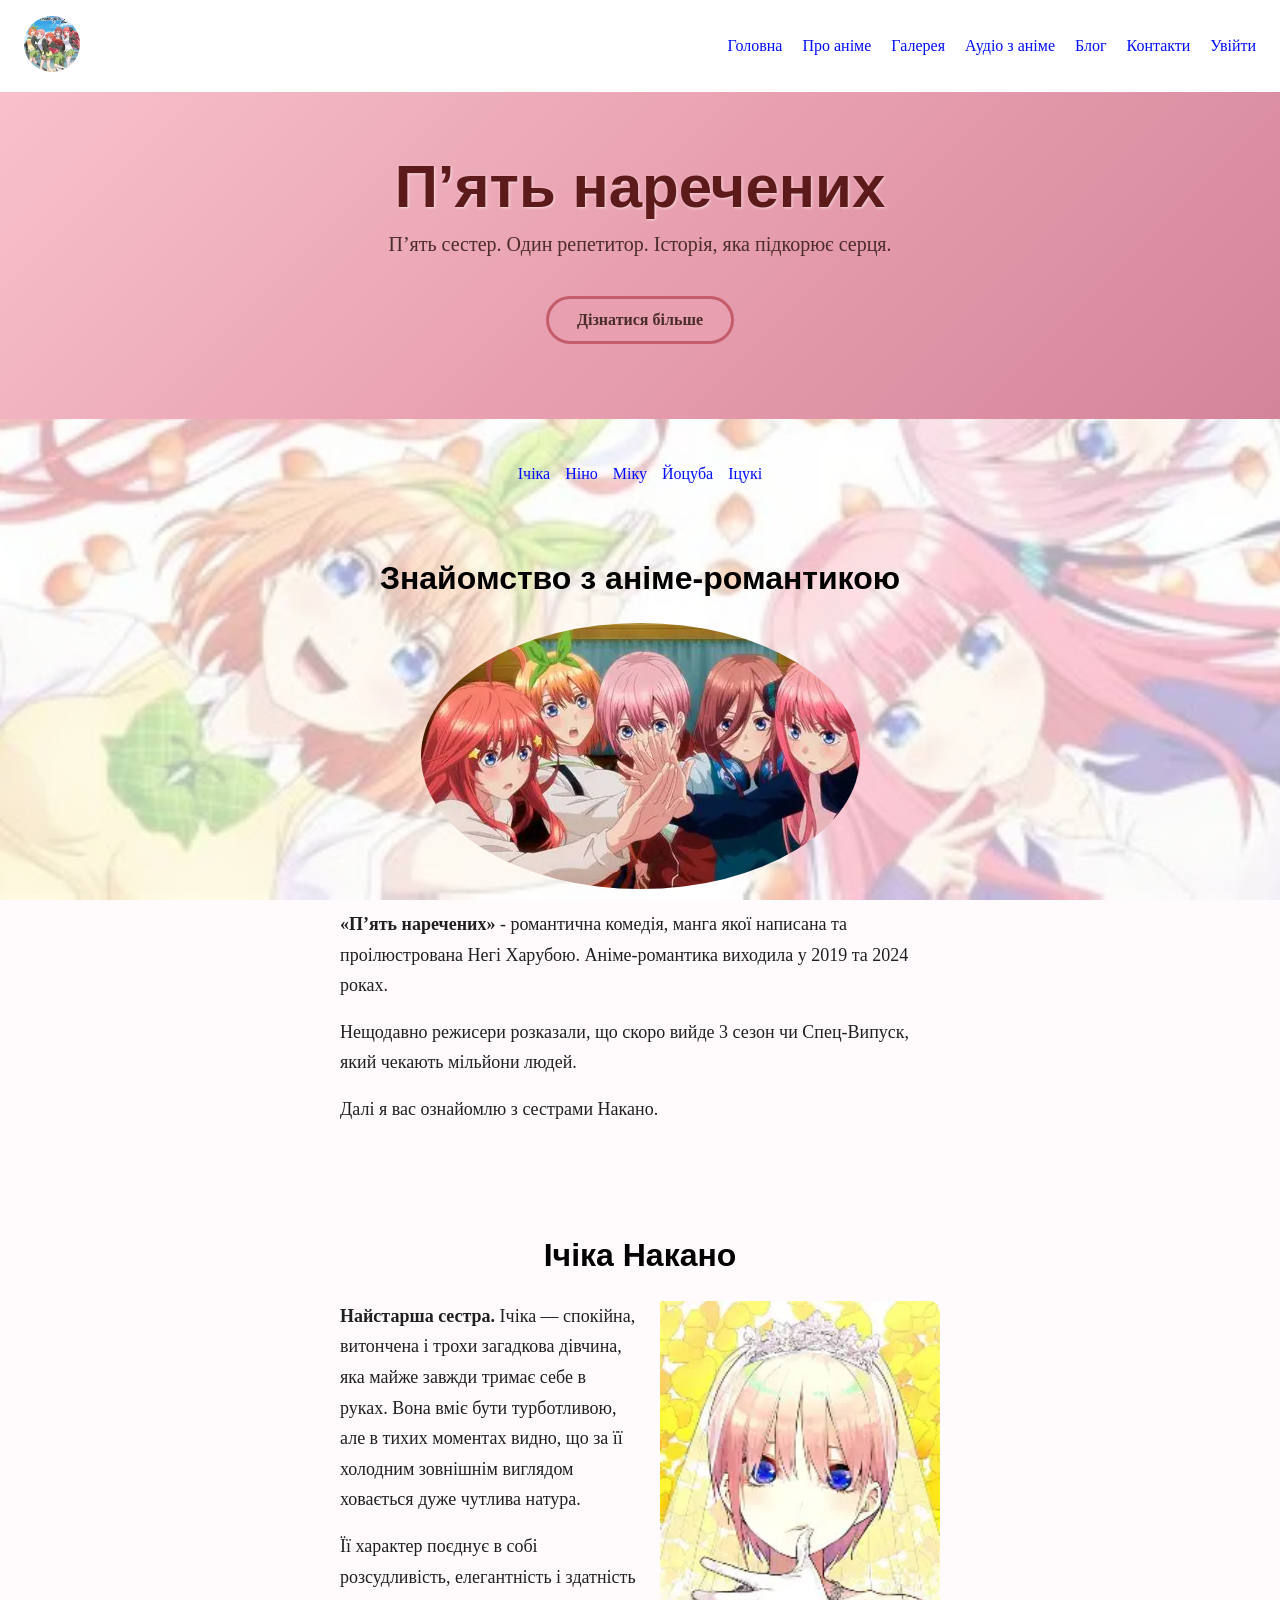
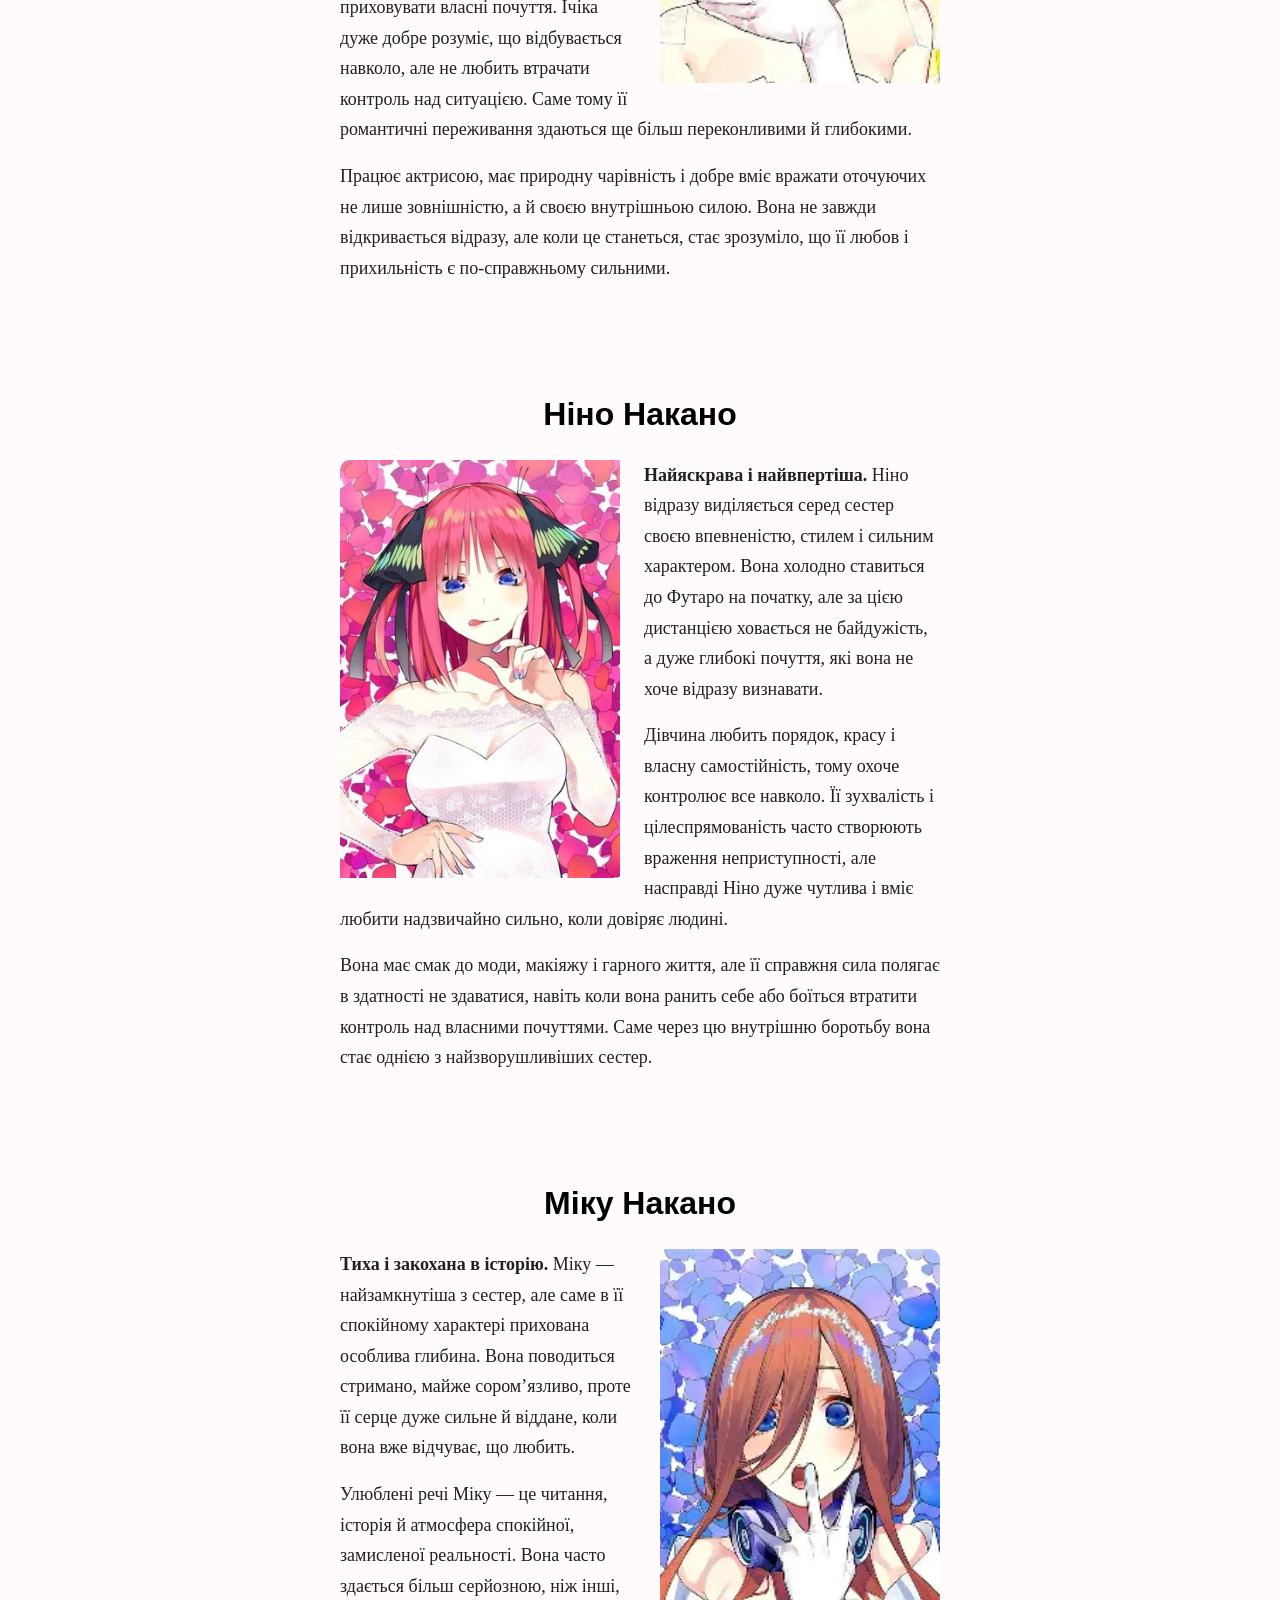
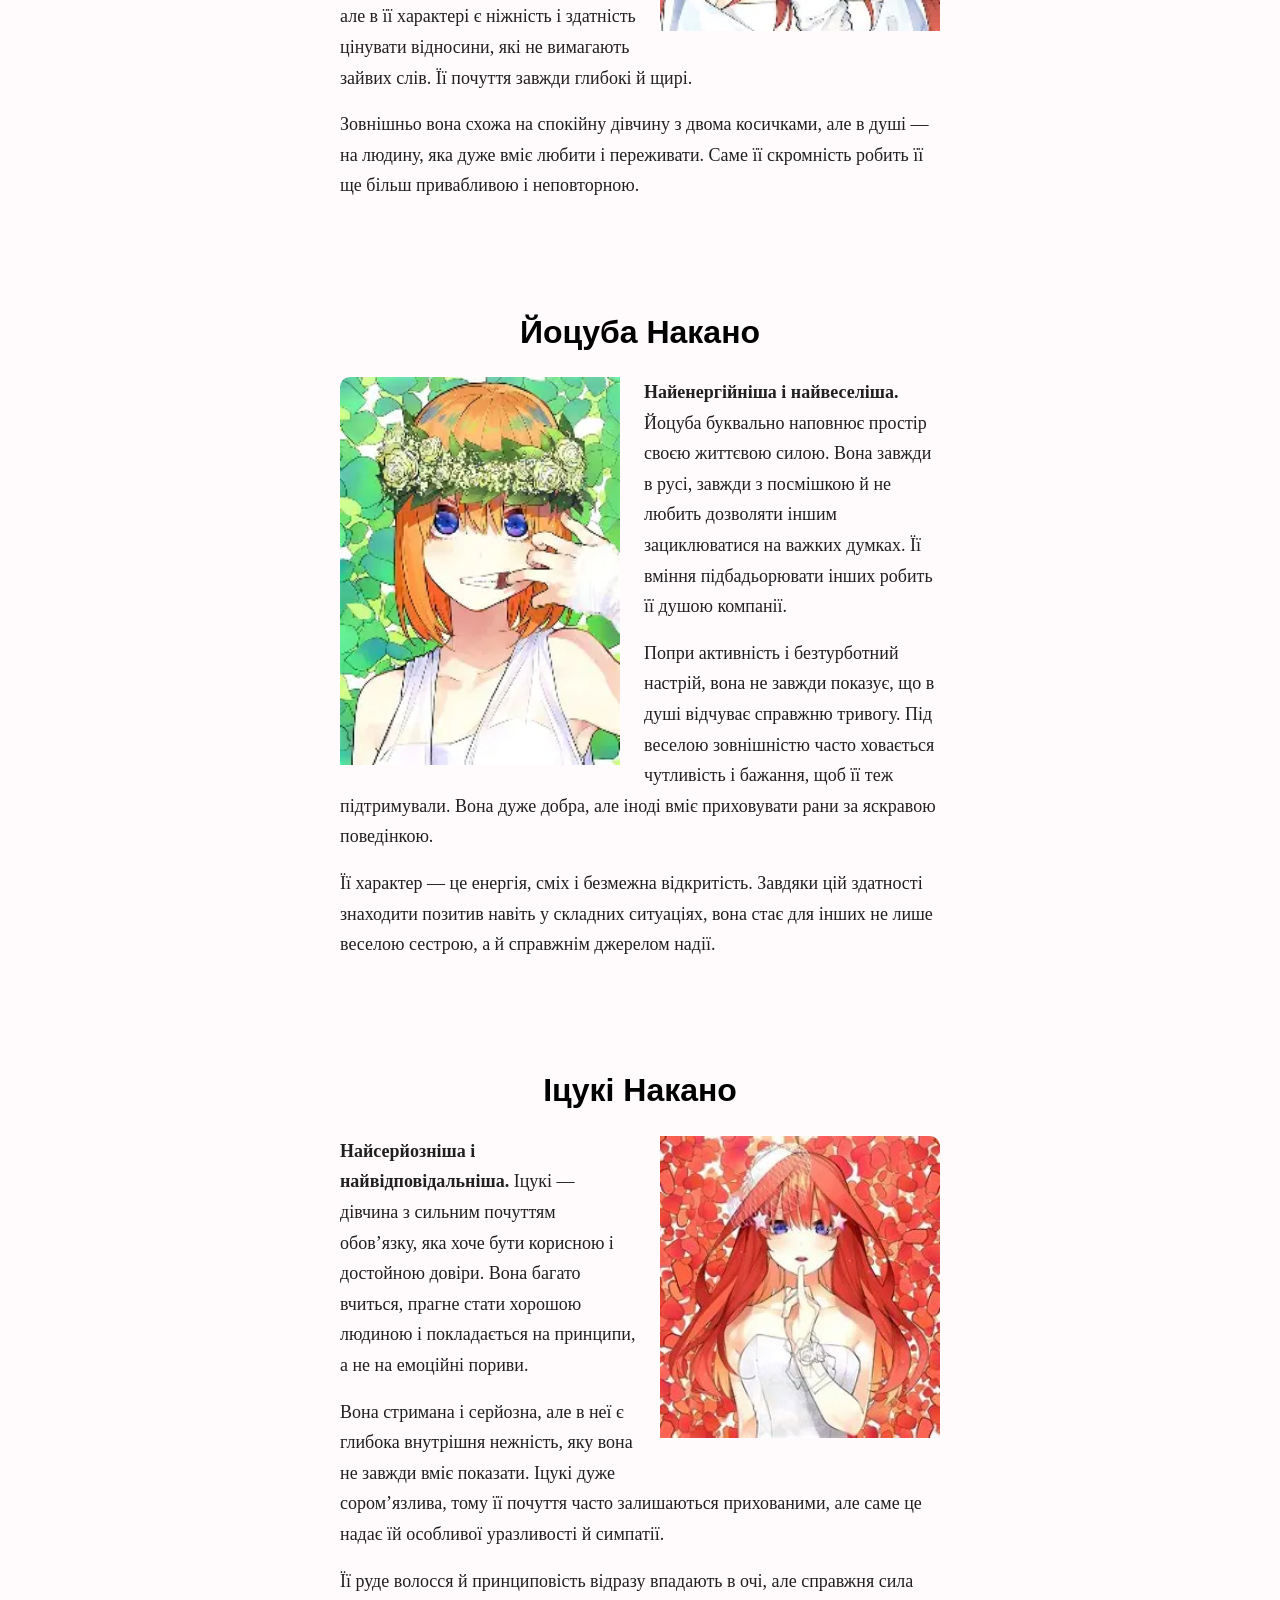
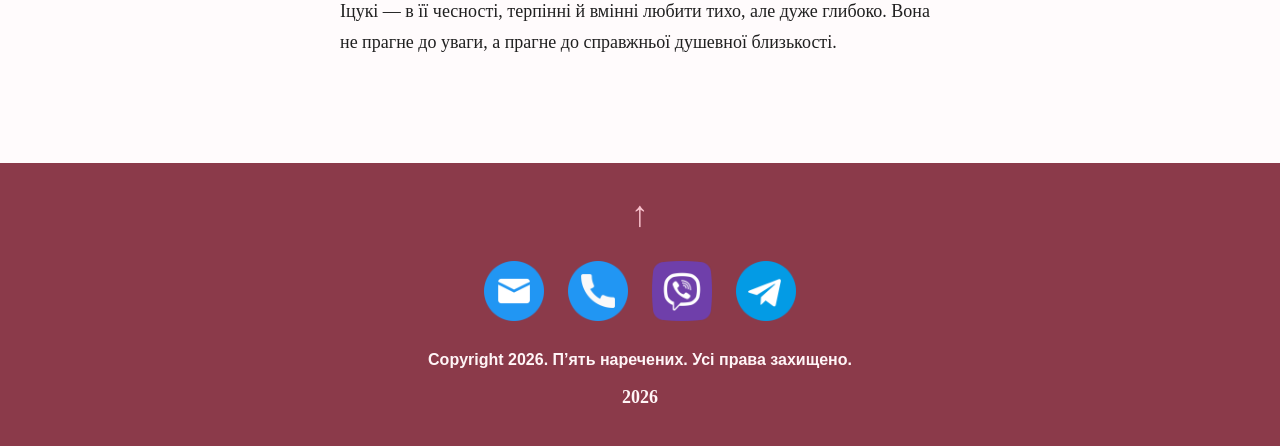
==== commit 5a921892: "Refactor code structure for improved readability and maintainability" ====
--- a/index.html
+++ b/index.html
@@ -18,6 +18,7 @@
             <li><a href="./index.html">Головна</a></li>
             <li><a href="./about.html">Про аніме</a></li>
             <li><a href="./gallery.html">Галерея</a></li>
+            <li><a href="./audio-case.html">Аудіо з аніме</a></li>
             <li><a href="./blog.html">Блог</a></li>
             <li><a href="./contacts.html">Контакти</a></li>
             <li><a href="login.html">Увійти</a></li>
--- a/style.css
+++ b/style.css
@@ -1,12 +1,15 @@
 html,
 body {
-  height: 100%;
+  min-height: 100%;
   padding: 0;
   margin: 0;
 }
 
-body {
-  background-image: url(./images/whoisthebestsister.webp);
+html {
+  background-color: #fff5f7;
+  background-image:
+    linear-gradient(rgba(255, 255, 255, 0.15), rgba(255, 255, 255, 0.15)),
+    url(./images/whoisthebestsister.webp);
   background-size: cover;
   background-position: center;
   background-repeat: no-repeat;
@@ -14,8 +17,8 @@
 }
 
 body {
-  background-color: #fff5f7;
-  font-family: "Segoe UI", Arial, Helvetica, sans-serif;
+  min-height: 100vh;
+  background: transparent;
   color: #202020;
 }
 
@@ -91,6 +94,7 @@
   height: 56px;
   border-radius: 50%;
   object-fit: cover;
+  flex-shrink: 0;
 }
 
 .profile-logo {
@@ -123,13 +127,24 @@
 /* ===== Основний контент ===== */
 main {
   padding: 30px 20px;
-  background-color: rgba(255, 255, 255, 0.45);
+  background-color: rgba(255, 255, 255, 0.62);
 }
 
 section {
   clear: both;
-  margin-bottom: 50px;
   padding: 10px 0;
+  max-width: 600px;
+  margin:0 auto 50px;
+}
+
+.audio-page section {
+  text-align: center;
+}
+
+.audio-page audio {
+  display: block;
+  max-width: 100%;
+  margin: 0 auto;
 }
 
 .sister-text {
@@ -247,7 +262,6 @@
   border-radius: 16px;
   box-shadow: 0 4px 20px rgba(139, 58, 74, 0.12);
   text-align: center;
-  width: 100%;
   max-width: 380px;
   margin: 40px auto;
 }
@@ -948,4 +962,233 @@
   font-size: 12px;
   color: #999;
   margin: 10px 0 0;
+}
+
+/* ===== Адаптивність ===== */
+@media (max-width: 760px) {
+  *,
+  *::before,
+  *::after {
+    box-sizing: border-box;
+  }
+
+  html {
+    background-attachment: scroll;
+    background-color: #fff5f7;
+    background-image: none;
+  }
+
+  body {
+    background-image:
+      linear-gradient(rgba(255, 255, 255, 0.15), rgba(255, 255, 255, 0.15)),
+      url(./images/whoisthebestsister.webp);
+    background-size: cover;
+    background-position: center top;
+    background-repeat: no-repeat;
+    background-attachment: scroll;
+  }
+
+  nav {
+    flex-direction: column;
+    gap: 12px;
+    padding: 14px 16px;
+  }
+
+  nav ul {
+    display: grid;
+    grid-template-columns: repeat(3, minmax(0, 1fr));
+    gap: 6px;
+    width: 100%;
+  }
+
+  nav li {
+    min-width: 0;
+  }
+
+  nav ul a {
+    display: flex;
+    align-items: center;
+    justify-content: center;
+    min-height: 44px;
+    padding: 8px 4px;
+    border-radius: 10px;
+    background: #fff5f7;
+    font-size: 14px;
+    text-align: center;
+  }
+
+  nav ul .nav-user {
+    gap: 5px;
+    padding: 3px;
+  }
+
+  nav ul .nav-user-name {
+    max-width: 72px;
+  }
+
+  h1 {
+    font-size: clamp(32px, 8vw, 48px);
+  }
+
+  h2 {
+    font-size: clamp(24px, 6vw, 30px);
+  }
+
+  header {
+    padding: 42px 18px;
+  }
+
+  main {
+    padding: 24px 16px;
+    background: transparent;
+  }
+
+  section {
+    margin-bottom: 24px;
+    padding: 18px;
+    border-radius: 16px;
+    background-color: rgba(255, 255, 255, 0.88);
+  }
+
+  main > ul {
+    padding: 12px;
+    border-radius: 12px;
+    background-color: rgba(255, 255, 255, 0.88);
+  }
+
+  .description {
+    font-size: 18px;
+  }
+
+  .img_left,
+  .img_right {
+    float: none;
+    display: block;
+    width: min(100%, 360px);
+    padding: 0;
+    margin: 18px auto;
+  }
+
+  .homepage-center,
+  .main_img {
+    width: 100%;
+    height: auto;
+  }
+
+  #gallery div {
+    width: calc(50% - 16px);
+    margin: 8px 4px;
+    padding: 10px;
+    vertical-align: top;
+  }
+
+  #gallery div img {
+    width: 100%;
+    height: 180px;
+  }
+
+  .contacts_img {
+    height: auto;
+    max-height: 450px;
+  }
+
+  .profile-section {
+    gap: 20px;
+  }
+
+  .profile-card,
+  .profile-info {
+    width: 100%;
+    min-width: 0;
+  }
+
+  .profile-card {
+    max-width: 420px;
+    padding: 28px 22px;
+  }
+
+  .profile-info {
+    max-width: 420px;
+    padding: 24px;
+  }
+
+  .auth-box {
+    width: 100%;
+  }
+
+  .login-form {
+    padding: 28px 22px;
+  }
+
+  .user-gallery-grid {
+    display: grid;
+    grid-template-columns: repeat(auto-fit, minmax(min(100%, 220px), 1fr));
+  }
+
+  .user-gallery-card {
+    width: 100%;
+  }
+
+  footer {
+    padding: 24px 16px;
+    text-align: center;
+  }
+
+  footer h3 {
+    line-height: 1.5;
+  }
+}
+
+@media (max-width: 420px) {
+  body {
+    height: auto;
+  }
+
+  nav ul {
+    grid-template-columns: repeat(2, minmax(0, 1fr));
+  }
+
+  nav ul .nav-user-name {
+    max-width: 120px;
+  }
+
+  header {
+    padding: 34px 16px;
+  }
+
+  main {
+    padding: 20px 12px;
+  }
+
+  .button {
+    max-width: 100%;
+    padding: 12px 20px;
+  }
+
+  #gallery div {
+    width: min(100%, 340px);
+  }
+
+  #gallery div img {
+    height: 200px;
+  }
+
+  .user-gallery-upload {
+    padding: 20px 16px;
+  }
+
+  .profile-stats {
+    gap: 16px;
+  }
+
+  .social {
+    gap: 16px;
+  }
+
+  .social img {
+    width: 48px;
+    height: 48px;
+    object-fit: contain;
+  }
+
 }
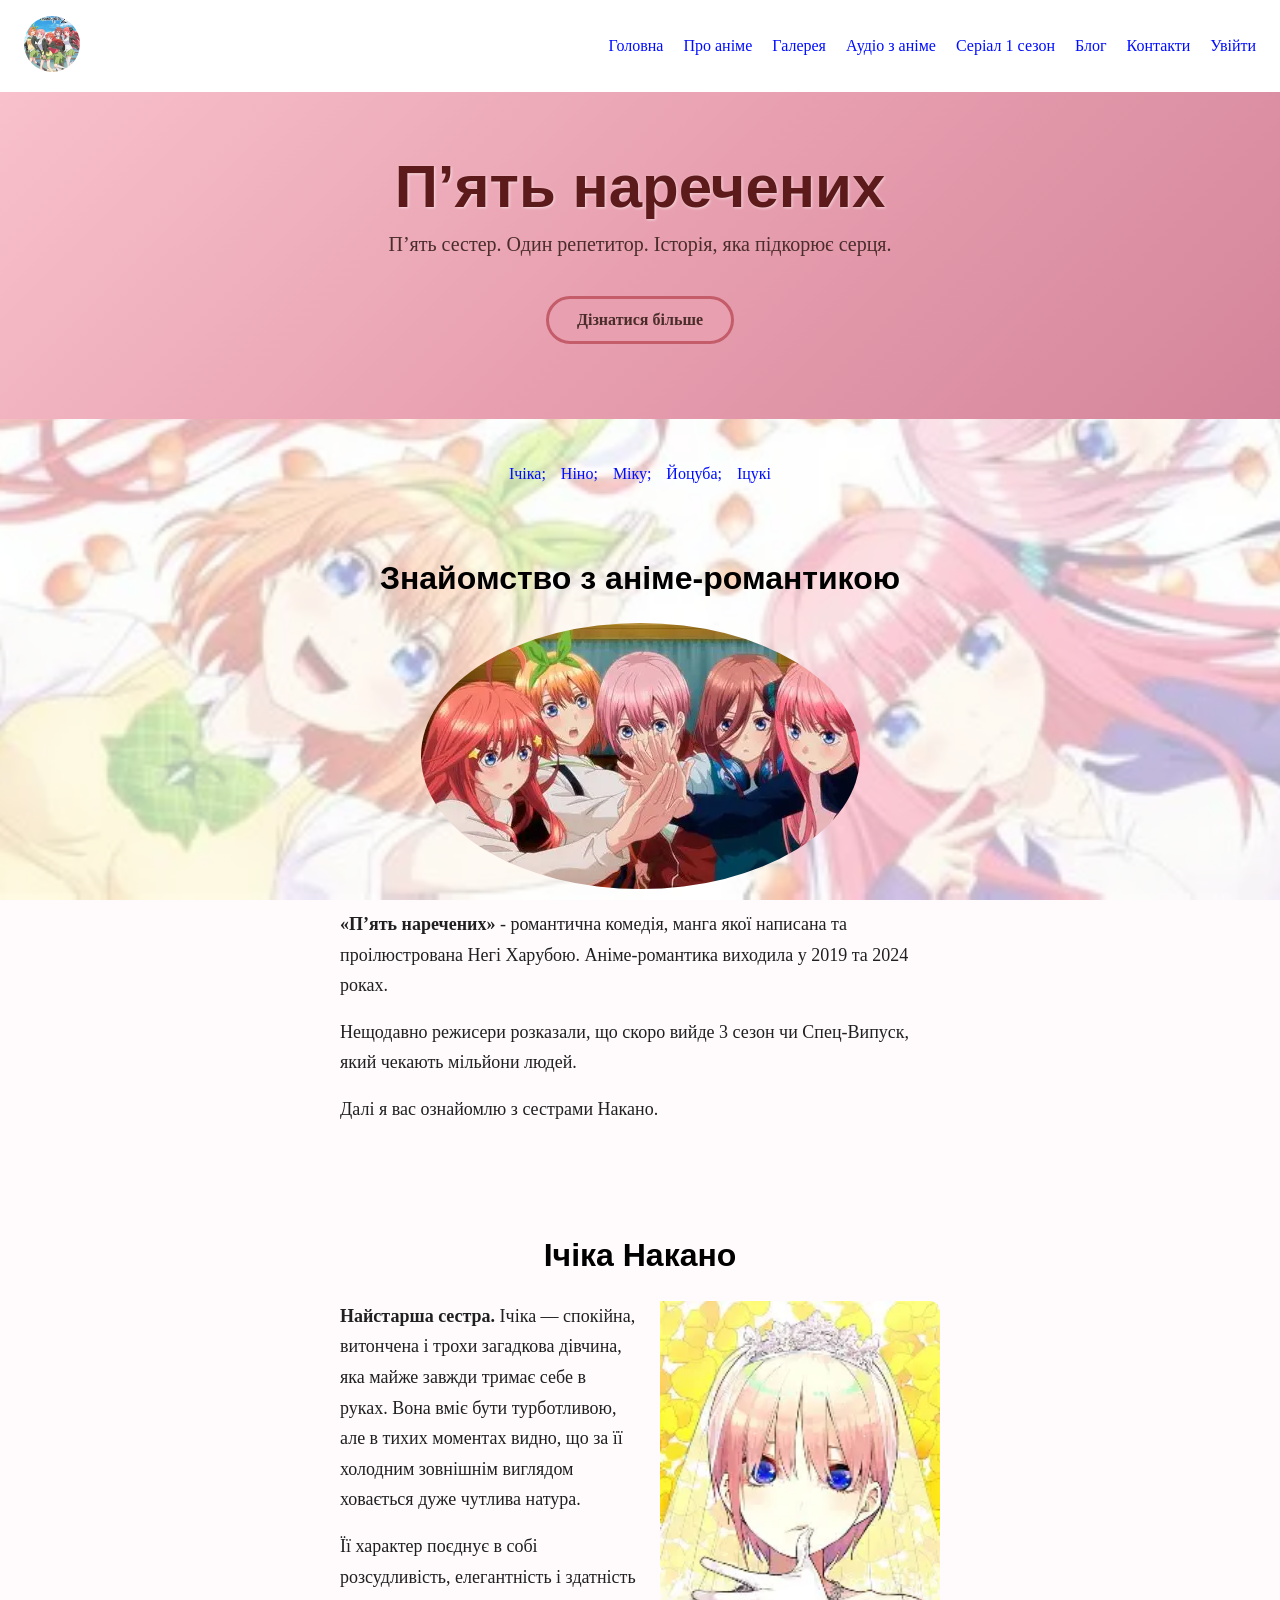
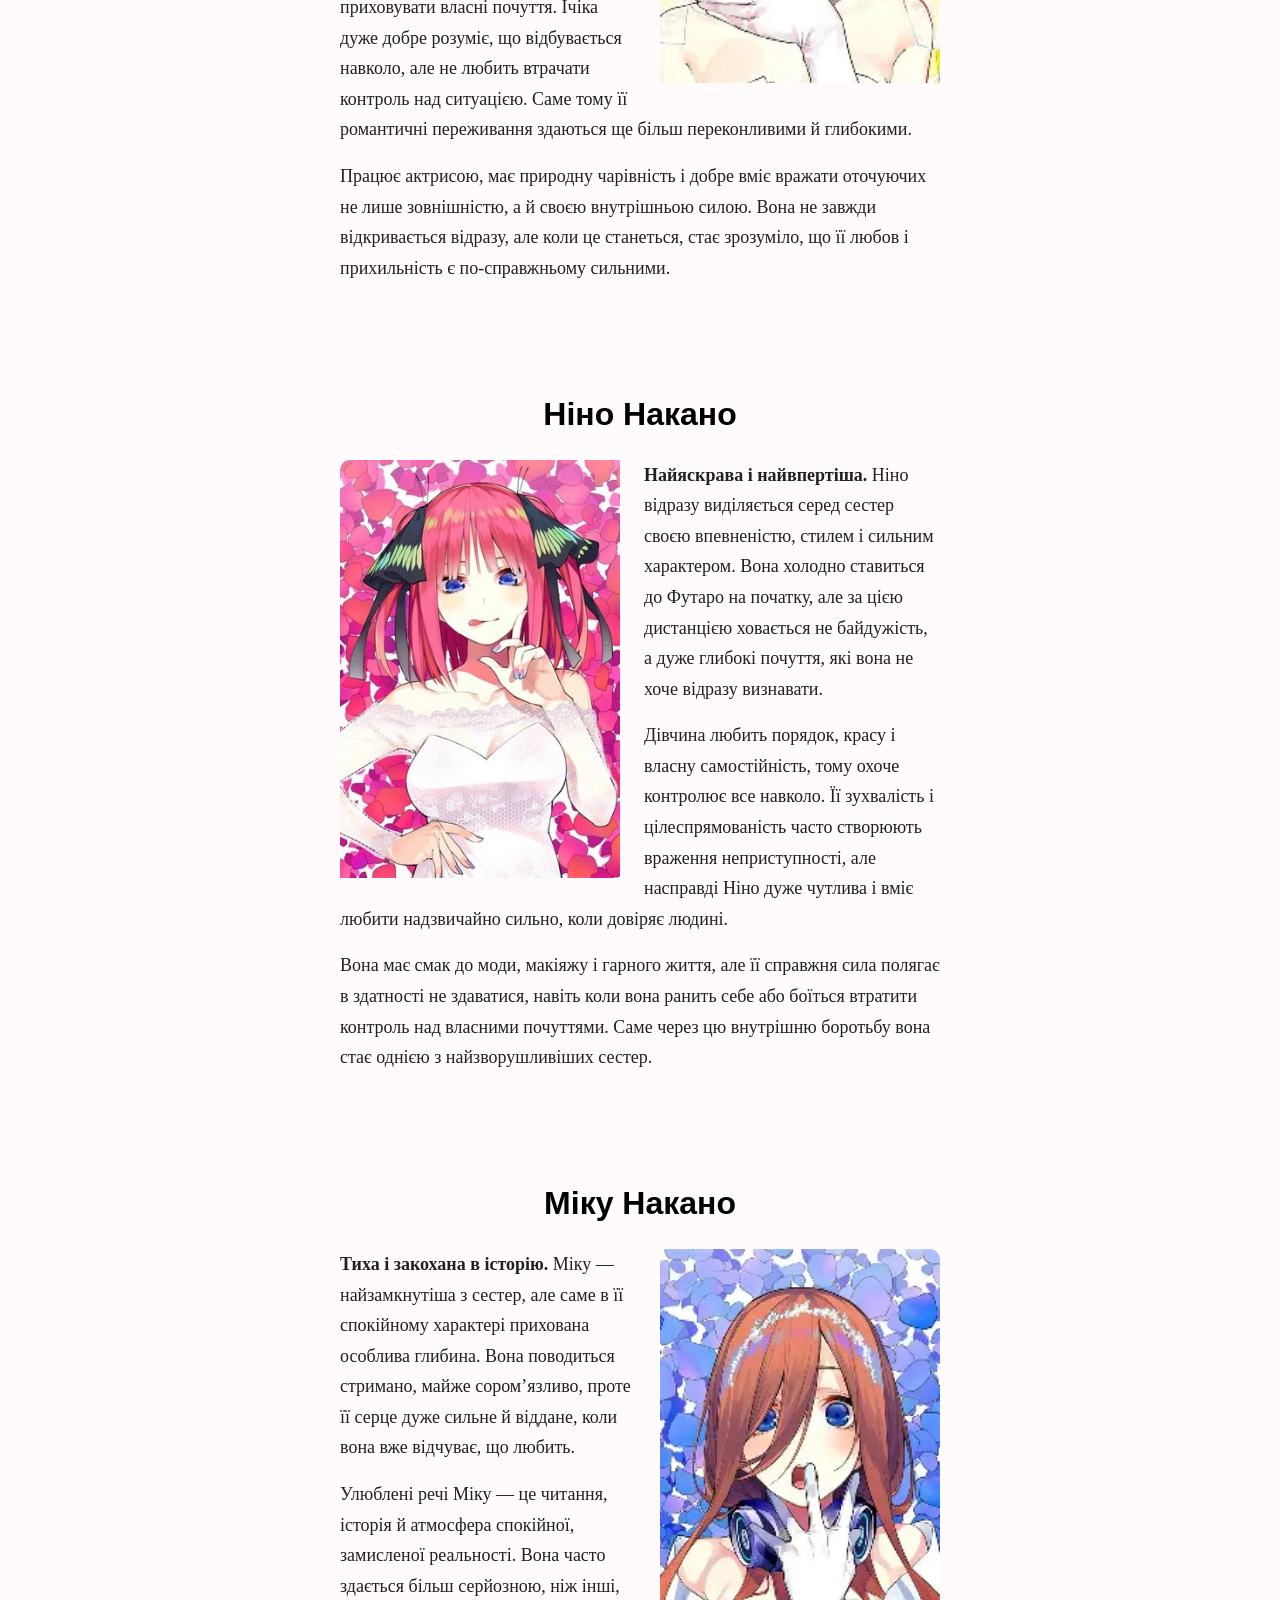
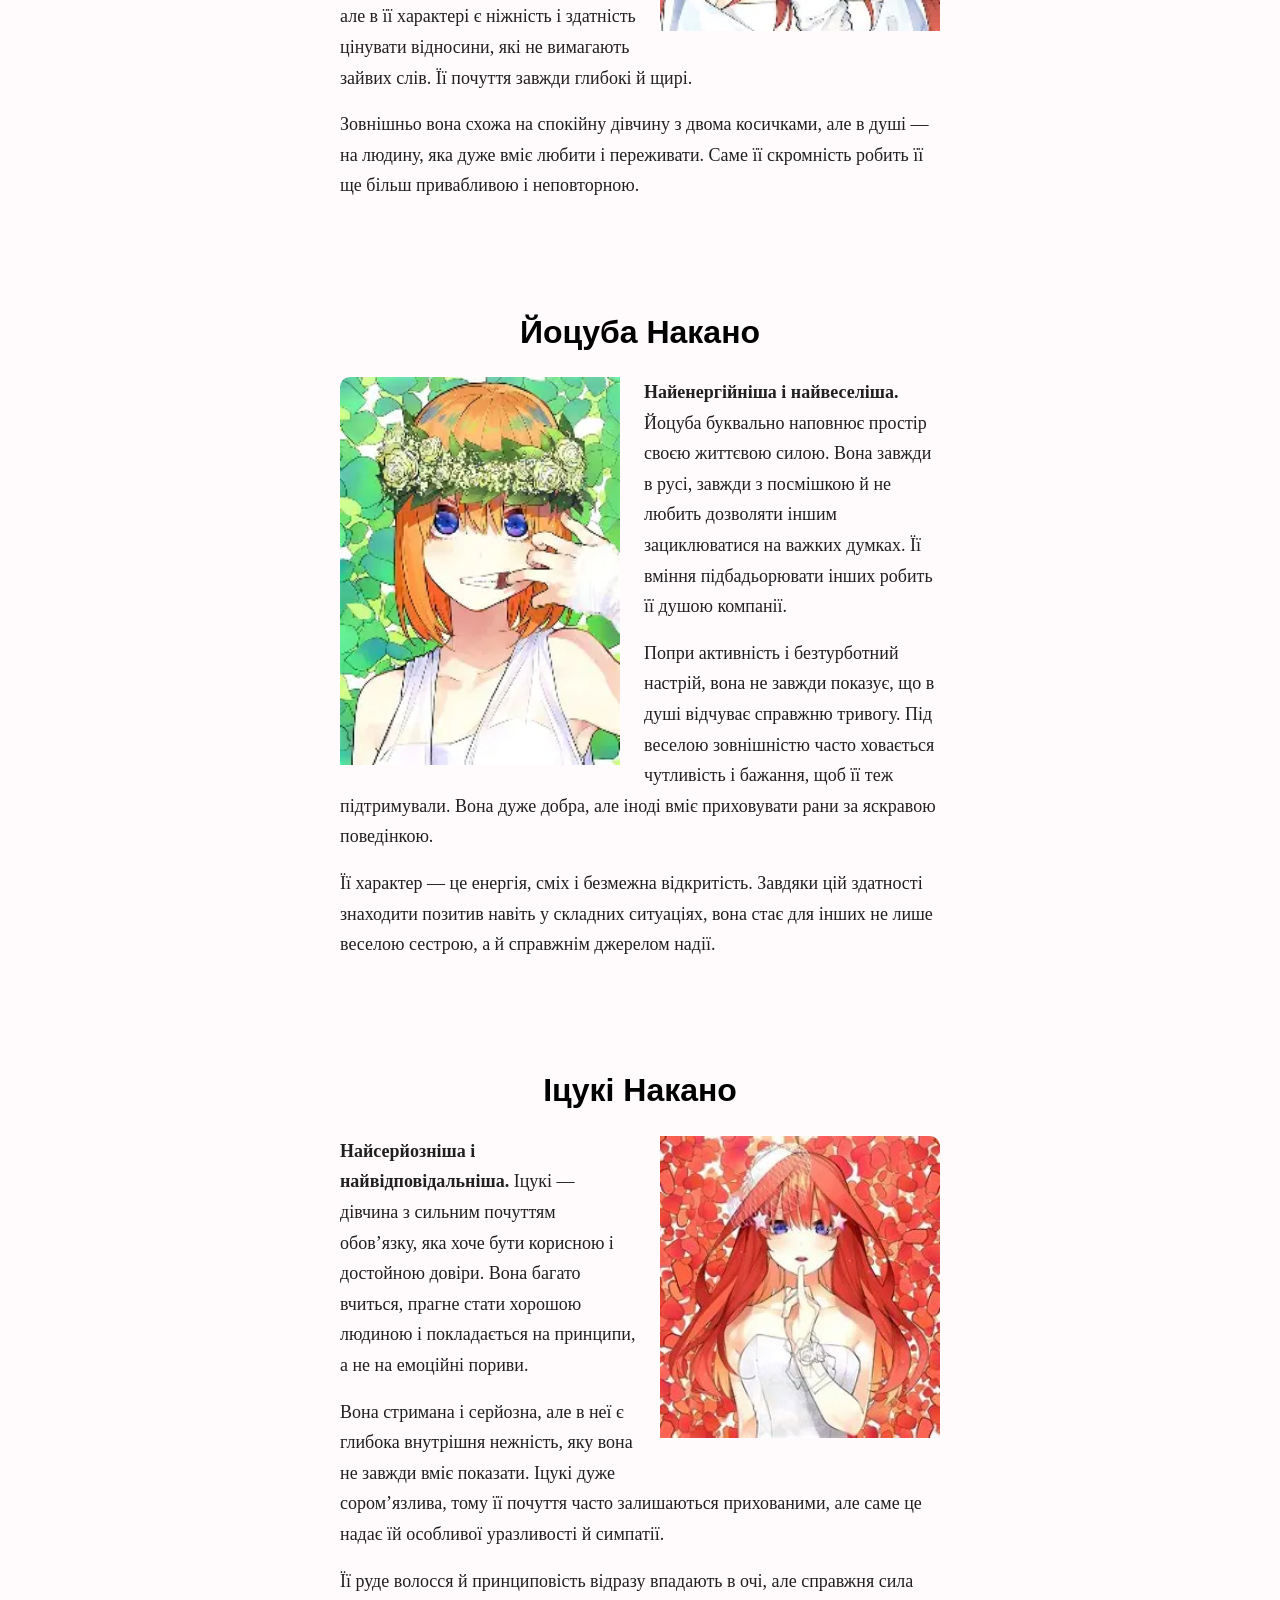
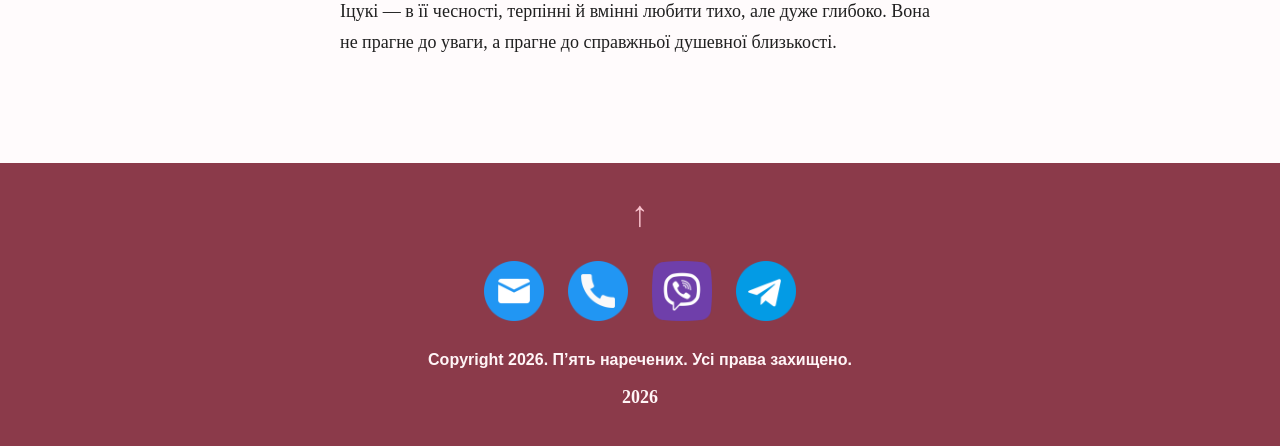
==== commit 7a581118: "Оновлення сайту без великого відео" ====
--- a/index.html
+++ b/index.html
@@ -19,12 +19,12 @@
             <li><a href="./about.html">Про аніме</a></li>
             <li><a href="./gallery.html">Галерея</a></li>
             <li><a href="./audio-case.html">Аудіо з аніме</a></li>
+            <li><a href="./video_1_season.html">Серіал 1 сезон</a></li>
             <li><a href="./blog.html">Блог</a></li>
             <li><a href="./contacts.html">Контакти</a></li>
             <li><a href="login.html">Увійти</a></li>
         </ul>
     </nav>
-
     <header>
         <h1>П’ять наречених</h1>
         <p class="description">П’ять сестер. Один репетитор. Історія, яка підкорює серця.</p>
@@ -33,10 +33,10 @@
 
     <main>
         <ul style="display: flex; justify-content: center; flex-wrap: wrap; gap: 15px; margin-bottom: 40px;">
-            <li><a href="#ichika">Ічіка</a></li>
-            <li><a href="#nino">Ніно</a></li>
-            <li><a href="#miku">Міку</a></li>
-            <li><a href="#yotsuba">Йоцуба</a></li>
+            <li><a href="#ichika">Ічіка;</a></li>
+            <li><a href="#nino">Ніно;</a></li>
+            <li><a href="#miku">Міку;</a></li>
+            <li><a href="#yotsuba">Йоцуба;</a></li>
             <li><a href="#itsuki">Іцукі</a></li>
         </ul>
 
--- a/style.css
+++ b/style.css
@@ -139,6 +139,16 @@
 
 .audio-page section {
   text-align: center;
+}
+
+.video-season section {
+  text-align: center;
+}
+
+.video-season video {
+  border: 1px solid #f9f8f8;
+  border-radius: 12px;
+  box-shadow: 0 4px 15px rgba(139, 58, 74, 0.15);
 }
 
 .audio-page audio {
@@ -244,14 +254,14 @@
 }
 
 .column2 div {
-  width: 48%;
-  min-width: 280px;
+  width: 100%;
+  max-width: 700px;
+  min-width: 0;
 }
 
 .contacts_img {
   width: 100%;
-  height: 450px;
-  object-fit: cover;
+  object-fit: contain;
   border-radius: 12px;
 }
 
@@ -1087,11 +1097,6 @@
     height: 180px;
   }
 
-  .contacts_img {
-    height: auto;
-    max-height: 450px;
-  }
-
   .profile-section {
     gap: 20px;
   }
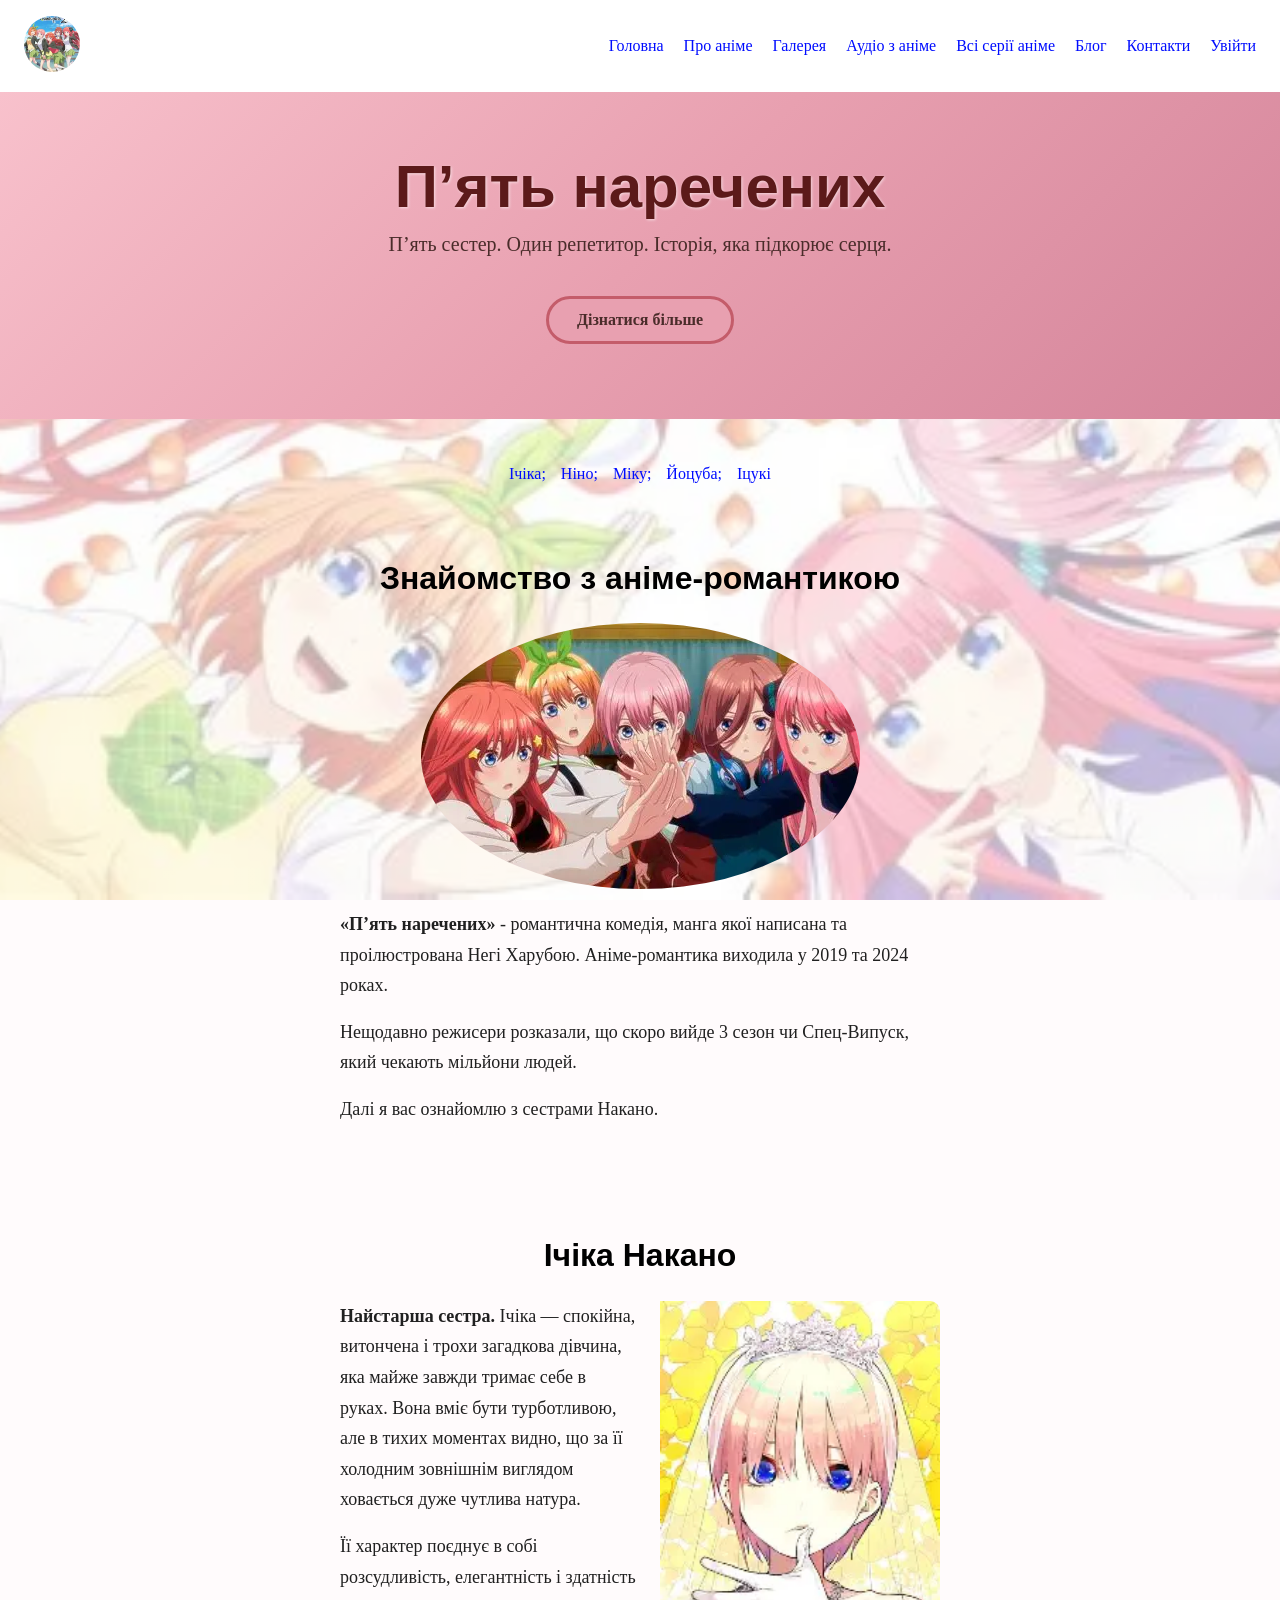
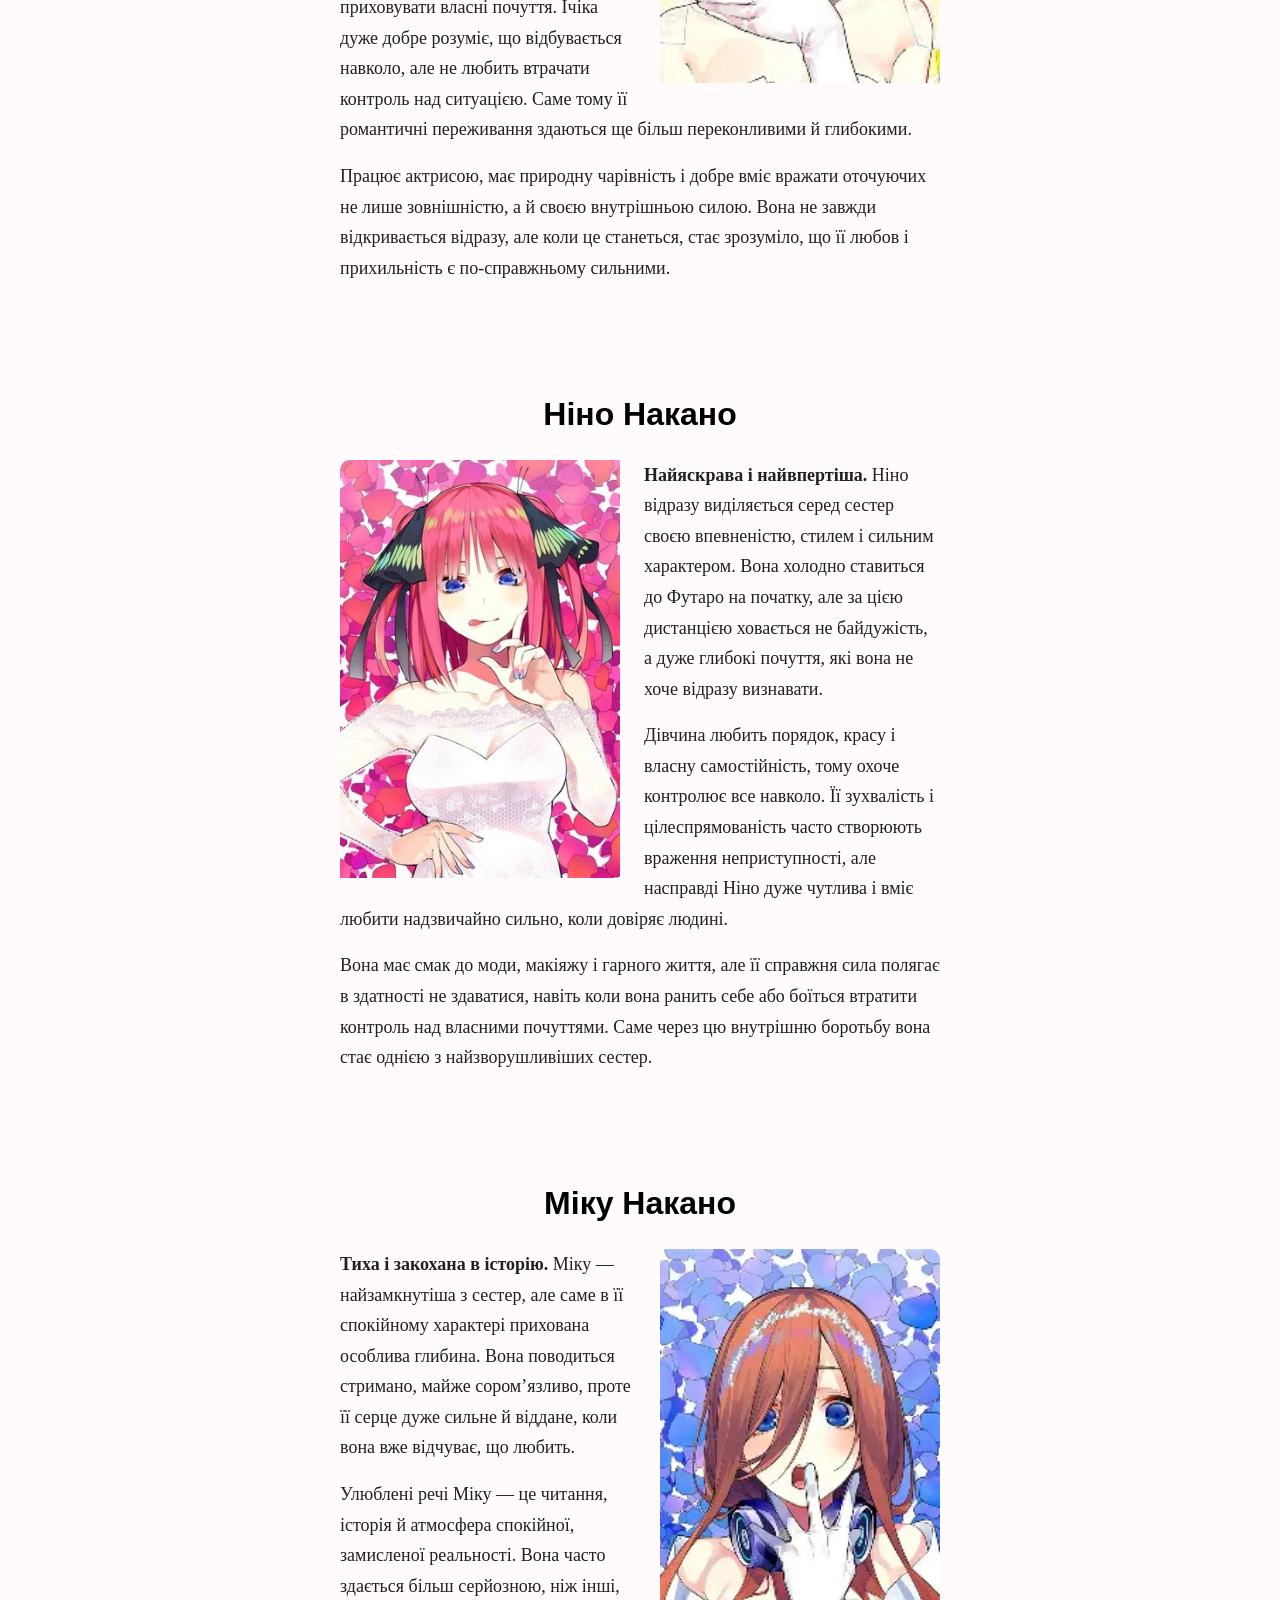
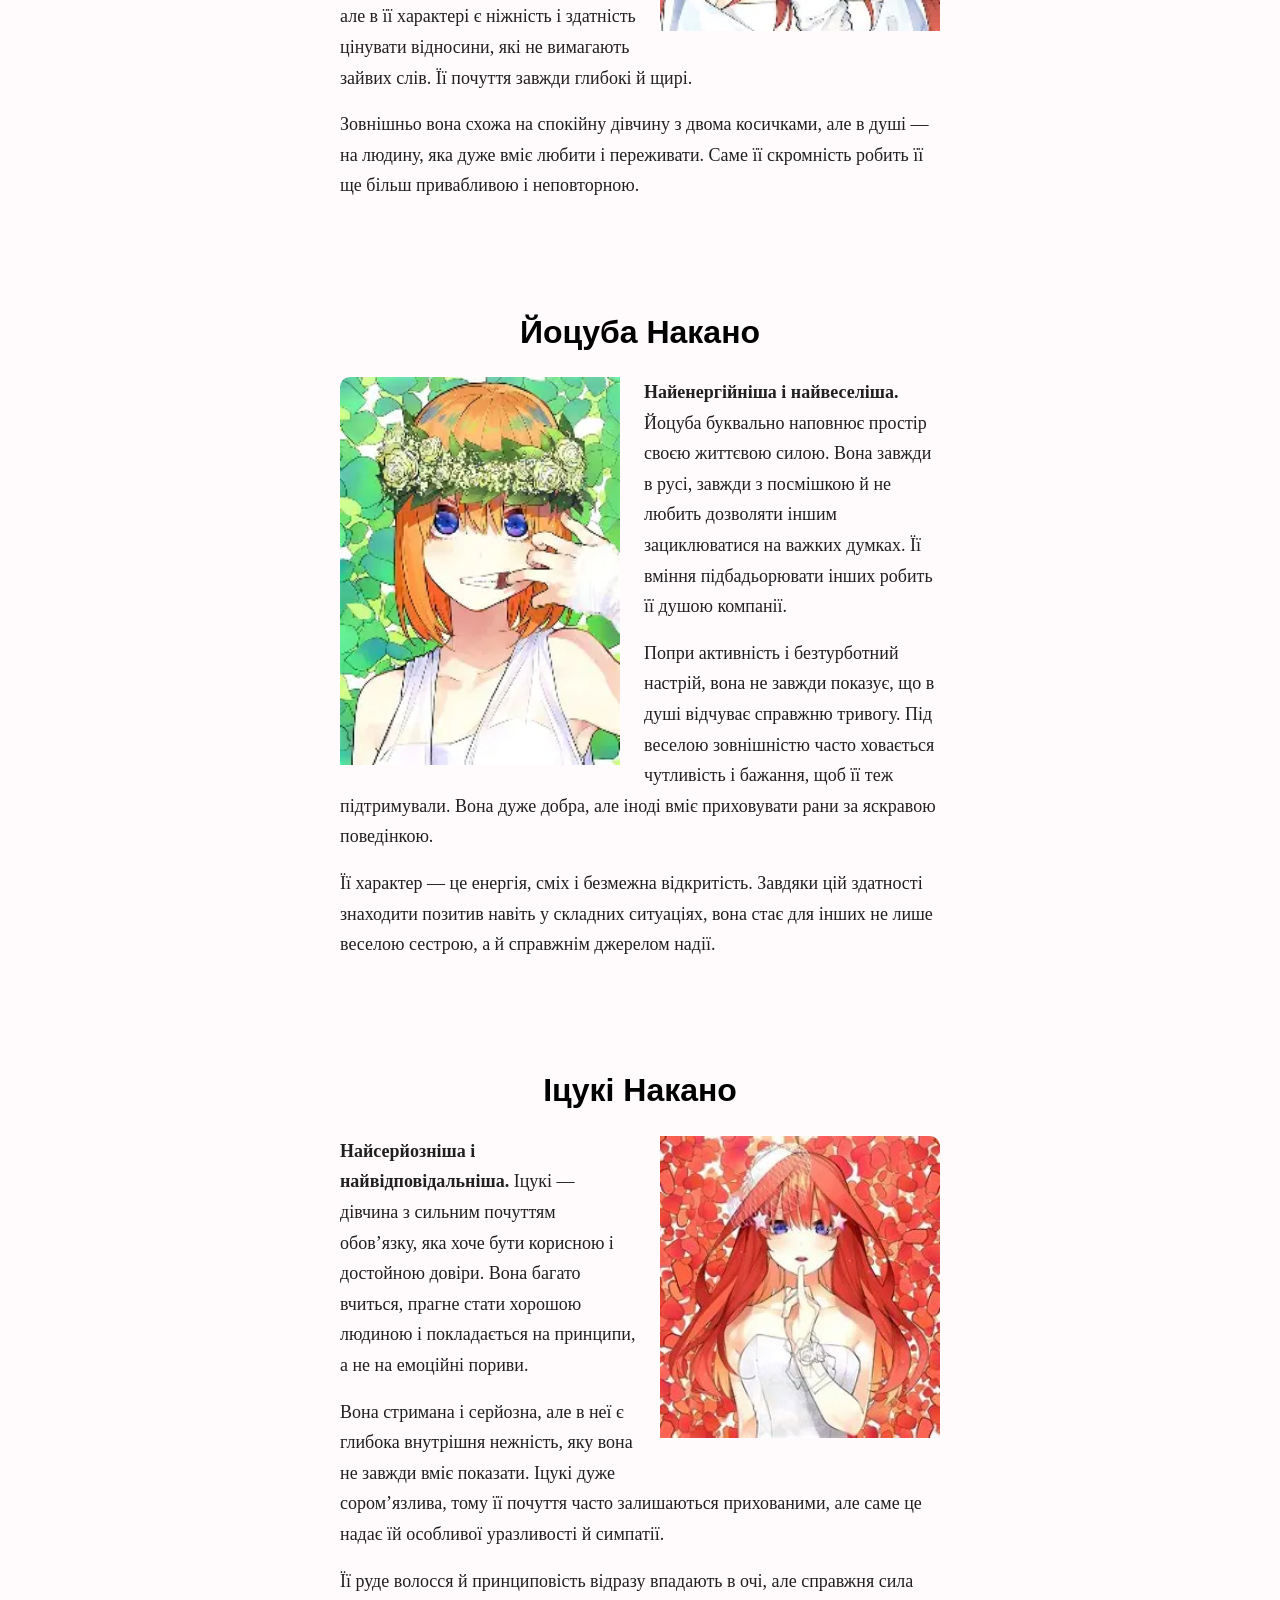
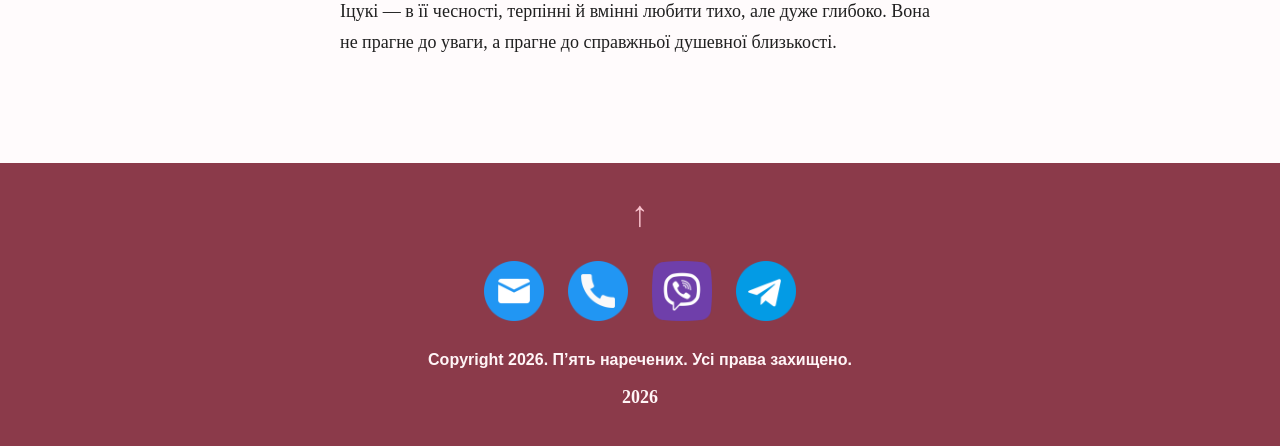
==== commit 9f13ad30: "fix: Update video section titles and links for consistency across multiple pages" ====
--- a/index.html
+++ b/index.html
@@ -19,7 +19,7 @@
             <li><a href="./about.html">Про аніме</a></li>
             <li><a href="./gallery.html">Галерея</a></li>
             <li><a href="./audio-case.html">Аудіо з аніме</a></li>
-            <li><a href="./video_1_season.html">Серіал 1 сезон</a></li>
+           <li><a href="./video_1_season.html">Всі серії аніме</a></li>
             <li><a href="./blog.html">Блог</a></li>
             <li><a href="./contacts.html">Контакти</a></li>
             <li><a href="login.html">Увійти</a></li>
